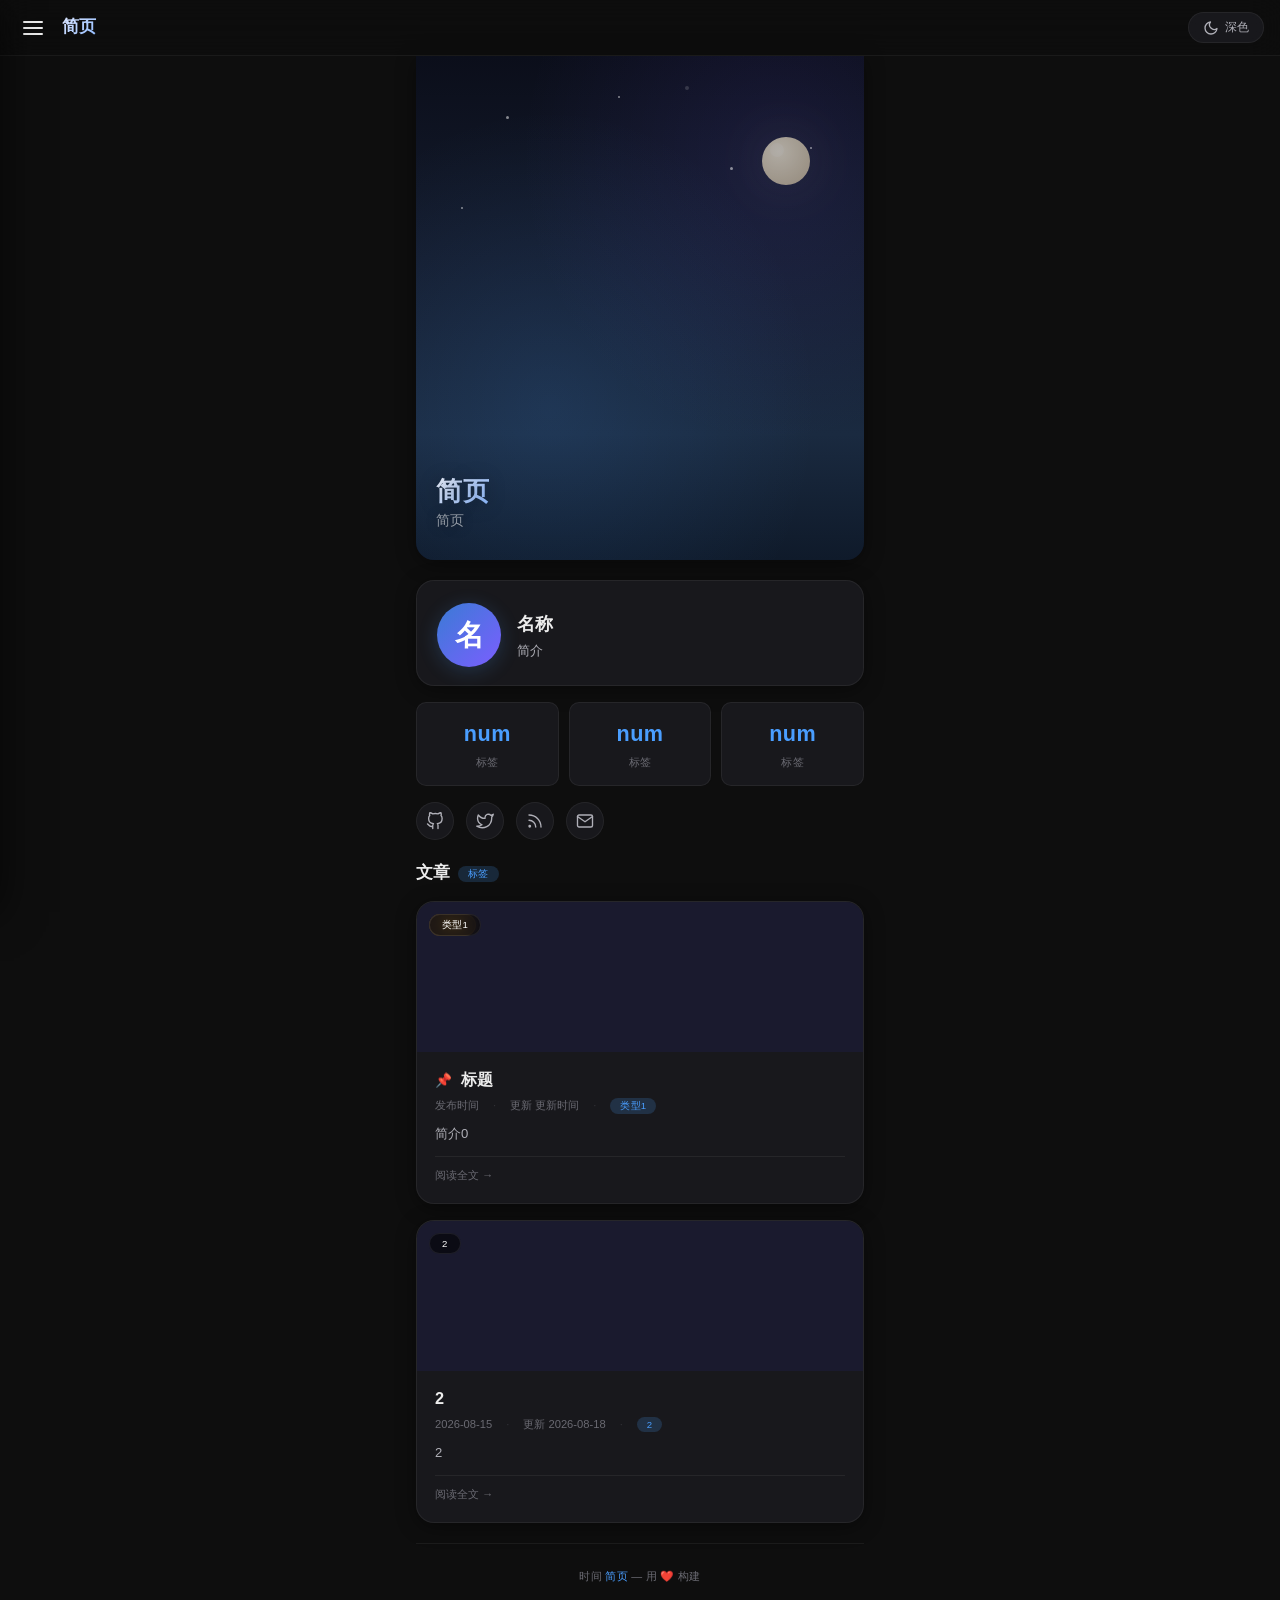
==== index.html @ c9328b8d "feat:添加基础内容。" ====
<!DOCTYPE html>
<html lang="zh-CN">
<head>
    <meta charset="UTF-8" />
    <meta name="viewport" content="width=device-width, initial-scale=1.0, maximum-scale=1.0, user-scalable=no" />
    <title>简页 - 主页</title>
    <link rel="stylesheet" href="main.css" />
    <link rel="stylesheet" href="article.css" />
</head>
<body>

    <!-- 顶部导航 -->
    <header class="topnav">
        <div class="topnav-left">
            <button class="topnav-menu" id="menuToggle" aria-label="菜单">
                <svg viewBox="0 0 24 24" stroke-linecap="round" stroke-linejoin="round"><!-- 左上角汉堡按钮SVG -->
                    <line x1="3" y1="6" x2="21" y2="6" />
                    <line x1="3" y1="12" x2="21" y2="12" />
                    <line x1="3" y1="18" x2="21" y2="18" />
                </svg>
            </button>
            <span class="topnav-title">简页</span>
        </div>
        <div class="topnav-right">
            <button class="theme-btn-header" id="themeToggle">
                <svg viewBox="0 0 24 24" stroke-linecap="round" stroke-linejoin="round"><!-- 右上角深浅切换按钮SVG -->
                    <path d="M21 12.79A9 9 0 1 1 11.21 3 7 7 0 0 0 21 12.79z" />
                </svg>
                <span id="themeLabel">深色</span>
            </button>
        </div>
    </header>

    <!-- 抽屉 -->
    <div class="drawer-overlay" id="drawerOverlay"></div>
    <nav class="drawer" id="drawer">
        <button class="drawer-close" id="drawerClose" aria-label="关闭菜单">
            <svg viewBox="0 0 24 24" stroke-linecap="round" stroke-linejoin="round">
                <line x1="18" y1="6" x2="6" y2="18" />
                <line x1="6" y1="6" x2="18" y2="18" />
            </svg>
        </button>
        <ul class="drawer-nav">
            <li><a href="index.html" class="active" data-nav="home">
                    <svg viewBox="0 0 24 24" stroke-linecap="round" stroke-linejoin="round">
                        <path d="M3 12l9-9 9 9" />
                        <path d="M5 10v10a1 1 0 0 0 1 1h3a1 1 0 0 0 1-1v-4a1 1 0 0 1 1-1h2a1 1 0 0 1 1 1v4a1 1 0 0 0 1 1h3a1 1 0 0 0 1-1V10" />
                    </svg>
                    主页
                </a></li>
            <li><a href="repo.html" data-nav="repo">
                    <svg viewBox="0 0 24 24" stroke-linecap="round" stroke-linejoin="round">
                        <path d="M21 8v13H3V8" />
                        <path d="M1 3h22v5H1z" />
                        <path d="M10 12h4" />
                    </svg>
                    仓库
                </a></li>
            <li><a href="categories.html" data-nav="categories">
                    <svg viewBox="0 0 24 24" stroke-linecap="round" stroke-linejoin="round">
                        <path d="M20.59 13.41l-7.17 7.17a2 2 0 0 1-2.83 0L2 12V2h10l8.59 8.59a2 2 0 0 1 0 2.82z" />
                        <line x1="7" y1="7" x2="7.01" y2="7" />
                    </svg>
                    分类
                </a></li>
            <li><a href="about.html" data-nav="about">
                    <svg viewBox="0 0 24 24" stroke-linecap="round" stroke-linejoin="round">
                        <path d="M20 21v-2a4 4 0 0 0-4-4H8a4 4 0 0 0-4 4v2" />
                        <circle cx="12" cy="7" r="4" />
                    </svg>
                    关于
                </a></li>
        </ul>
    </nav>

    <!-- 主要内容 -->
    <main class="container">

        <!-- 横幅 -->
        <section class="banner">
            <div class="banner-bg"></div>
            <div class="banner-scene">
                <div class="banner-mountain"></div>
                <div class="banner-mountain-2"></div>
                <div class="banner-moon"></div>
                <div class="banner-stars">
                    <span></span><span></span><span></span><span></span><span></span><span></span>
                </div>
            </div>
            <div class="banner-text">
                <h1>简页</h1>
                <p>简页</p>
            </div>
        </section>

        <!-- 个人资料卡片 -->
        <section class="profile-card">
            <div class="profile-avatar">名</div>
            <div class="profile-info">
                <div class="profile-name">名称</div>
                <div class="profile-bio">简介</div>
            </div>
        </section>

        <!-- 数据 -->
        <div class="stats-row">
            <div class="stat-item"><div class="num">num</div><div class="label">标签</div></div>
            <div class="stat-item"><div class="num">num</div><div class="label">标签</div></div>
            <div class="stat-item"><div class="num">num</div><div class="label">标签</div></div>
        </div>

        <!-- 社交 -->
        <div class="social-row">
            <div class="social-icons">
                <a href="https://example.com" aria-label="GitHub" data-social="github">
                    <svg viewBox="0 0 24 24" stroke-linecap="round" stroke-linejoin="round">
                        <path d="M9 19c-5 1.5-5-2.5-7-3m14 6v-3.87a3.37 3.37 0 0 0-.94-2.61c3.14-.35 6.44-1.54 6.44-7A5.44 5.44 0 0 0 20 4.77 5.07 5.07 0 0 0 19.91 1S18.73.65 16 2.48a13.38 13.38 0 0 0-7 0C6.27.65 5.09 1 5.09 1A5.07 5.07 0 0 0 5 4.77a5.44 5.44 0 0 0-1.5 3.78c0 5.42 3.3 6.61 6.44 7A3.37 3.37 0 0 0 9 18.13V22" />
                    </svg>
                </a>
                <a href="https://example.com" aria-label="Twitter" data-social="twitter">
                    <svg viewBox="0 0 24 24" stroke-linecap="round" stroke-linejoin="round">
                        <path d="M23 3a10.9 10.9 0 0 1-3.14 1.53 4.48 4.48 0 0 0-7.86 3v1A10.66 10.66 0 0 1 3 4s-4 9 5 13a11.64 11.64 0 0 1-7 2c9 5 20 0 20-11.5a4.5 4.5 0 0 0-.08-.83A7.72 7.72 0 0 0 23 3z" />
                    </svg>
                </a>
                <a href="https://example.com" aria-label="RSS" data-social="rss">
                    <svg viewBox="0 0 24 24" stroke-linecap="round" stroke-linejoin="round">
                        <path d="M4 11a9 9 0 0 1 9 9" />
                        <path d="M4 4a16 16 0 0 1 16 16" />
                        <circle cx="5" cy="19" r="1" />
                    </svg>
                </a>
                <a href="https://example.com" aria-label="Email" data-social="email">
                    <svg viewBox="0 0 24 24" stroke-linecap="round" stroke-linejoin="round">
                        <path d="M4 4h16c1.1 0 2 .9 2 2v12c0 1.1-.9 2-2 2H4c-1.1 0-2-.9-2-2V6c0-1.1.9-2 2-2z" />
                        <polyline points="22,6 12,13 2,6" />
                    </svg>
                </a>
            </div>
        </div>

        <!-- 文章列表 -->
        <div class="section-title">
            文章
            <span class="badge">标签</span>
        </div>
        <div class="article-list" id="articleList"></div>

        <div class="footer-note">
            时间 <span>简页</span> &mdash; 用 ❤️ 构建
        </div>
    </main>

    <!-- 返回顶部 -->
    <button class="back-top" id="backTop" aria-label="回到顶部">
        <svg viewBox="0 0 24 24" stroke-linecap="round" stroke-linejoin="round">
            <polyline points="18 15 12 9 6 15" />
        </svg>
    </button>

    <div class="toast" id="toast"></div>

    <!-- 脚本 -->
    <script src="data.js"></script>
    <script src="main.js"></script>
    <script>
        (function() {
            const articles = BLOG_DATA.articles;
            const container = document.getElementById('articleList');

            if (container) {
    container.innerHTML = articles.map(art => {
        const pinHtml = art.pinned ? '<span class="pin-icon">📌</span> ' : '';
        const dateHtml = art.updated ? '更新 ' + art.updated : art.date;
        // 封面样式：如果有 image 则用背景图，否则用原来的渐变类
        const coverClass = art.cover || '';
        const coverStyle = art.image 
            ? `background-image: url('${art.image}'); background-size: cover; background-position: center;` 
            : '';
        return `
            <a href="${art.link || '#'}" class="article-card" data-id="${art.id}">
                <div class="article-cover">
                    <div class="cover-img ${coverClass}" style="${coverStyle}"></div>
                    ${art.pinned ? '<span class="cover-tag top">置顶</span>' : ''}
                    <span class="cover-tag">${art.category}</span>
                </div>
                <div class="article-body">
                    <div class="article-title">${pinHtml}${art.title}</div>
                    <div class="article-meta">
                        <span>${art.date}</span>
                        <span class="dot">·</span>
                        <span>${dateHtml}</span>
                        <span class="dot">·</span>
                        <span class="cat">${art.category}</span>
                    </div>
                    <div class="article-excerpt">${art.excerpt}</div>
                    <div class="article-footer">
                        <span>阅读全文 →</span>
                    </div>
                </div>
            </a>
        `;
    }).join('');
}
        })();
    </script>

</body>
</html>
---- main.css ----
:root {
    --bg-primary: #0e0e0e;
    --bg-secondary: #161616;
    --bg-card: rgba(28, 28, 32, 0.82);
    --bg-card-hover: rgba(38, 38, 44, 0.88);
    --bg-drawer: rgba(18, 18, 22, 0.96);
    --text-primary: #ececec;
    --text-secondary: #b0b0b8;
    --text-muted: #6a6a72;
    --border-light: rgba(255, 255, 255, 0.06);
    --accent: #4a9eff;
    --accent-dim: rgba(74, 158, 255, 0.18);
    --accent-glow: rgba(74, 158, 255, 0.28);
    --shadow-heavy: 0 12px 40px rgba(0, 0, 0, 0.65);
    --shadow-soft: 0 4px 20px rgba(0, 0, 0, 0.40);
    --radius-card: 18px;
    --radius-sm: 10px;
    --transition: 0.30s cubic-bezier(0.25, 0.46, 0.45, 0.94);
    --font: -apple-system, BlinkMacSystemFont, "Segoe UI", Roboto, Helvetica, Arial, sans-serif;
    --banner-height: 56vh;
}

*,
*::before,
*::after {
    margin: 0;
    padding: 0;
    box-sizing: border-box;
}
html {
    font-size: 16px;
    -webkit-tap-highlight-color: transparent;
}
body {
    font-family: var(--font);
    background: var(--bg-primary);
    color: var(--text-primary);
    line-height: 1.6;
    padding: 0 0 80px 0;
    min-height: 100vh;
    overflow-x: hidden;
    -webkit-font-smoothing: antialiased;
}
a {
    color: inherit;
    text-decoration: none;
}
img {
    display: block;
    max-width: 100%;
}
::-webkit-scrollbar {
    width: 4px;
    height: 4px;
}
::-webkit-scrollbar-track {
    background: transparent;
}
::-webkit-scrollbar-thumb {
    background: var(--accent);
    border-radius: 20px;
}

.container {
    max-width: 480px;
    margin: 0 auto;
    padding: 0 16px;
}

.topnav {
    position: sticky;
    top: 0;
    z-index: 100;
    background: rgba(14, 14, 14, 0.78);
    backdrop-filter: blur(16px) saturate(1.4);
    -webkit-backdrop-filter: blur(16px) saturate(1.4);
    border-bottom: 1px solid var(--border-light);
    padding: 10px 16px;
    display: flex;
    align-items: center;
    justify-content: space-between;
    height: 56px;
}
.topnav-left {
    display: flex;
    align-items: center;
    gap: 12px;
}
.topnav-menu {
    width: 34px;
    height: 34px;
    border: none;
    background: transparent;
    color: var(--text-primary);
    cursor: pointer;
    display: flex;
    align-items: center;
    justify-content: center;
    border-radius: var(--radius-sm);
    transition: background var(--transition);
    padding: 0;
}
.topnav-menu:hover,
.topnav-menu:active {
    background: rgba(255, 255, 255, 0.06);
}
.topnav-menu svg {
    width: 24px;
    height: 24px;
    stroke: currentColor;
    stroke-width: 2;
    fill: none;
}
.topnav-title {
    font-size: 1.05rem;
    font-weight: 600;
    letter-spacing: 0.3px;
    background: linear-gradient(135deg, #e0e8ff, #8ab8ff);
    -webkit-background-clip: text;
    -webkit-text-fill-color: transparent;
    background-clip: text;
}
.topnav-right {
    display: flex;
    align-items: center;
    gap: 10px;
}
.theme-btn-header {
    padding: 6px 14px;
    border-radius: 30px;
    border: 1px solid var(--border-light);
    background: var(--bg-card);
    backdrop-filter: blur(8px);
    -webkit-backdrop-filter: blur(8px);
    color: var(--text-secondary);
    font-size: 0.78rem;
    cursor: pointer;
    transition: all var(--transition);
    display: flex;
    align-items: center;
    gap: 6px;
    font-family: var(--font);
    flex-shrink: 0;
}
.theme-btn-header:hover,
.theme-btn-header:active {
    background: var(--accent-dim);
    color: var(--accent);
    border-color: var(--accent);
}
.theme-btn-header svg {
    width: 16px;
    height: 16px;
    stroke: currentColor;
    stroke-width: 2;
    fill: none;
}

.drawer-overlay {
    position: fixed;
    inset: 0;
    z-index: 200;
    background: rgba(0, 0, 0, 0.55);
    backdrop-filter: blur(4px);
    -webkit-backdrop-filter: blur(4px);
    opacity: 0;
    visibility: hidden;
    transition: opacity var(--transition), visibility var(--transition);
}
.drawer-overlay.open {
    opacity: 1;
    visibility: visible;
}
.drawer {
    position: fixed;
    top: 0;
    left: 0;
    bottom: 0;
    width: 280px;
    max-width: 78vw;
    z-index: 210;
    background: var(--bg-drawer);
    backdrop-filter: blur(24px) saturate(1.5);
    -webkit-backdrop-filter: blur(24px) saturate(1.5);
    border-right: 1px solid var(--border-light);
    box-shadow: var(--shadow-heavy);
    transform: translateX(-100%);
    transition: transform 0.35s cubic-bezier(0.22, 1, 0.36, 1);
    display: flex;
    flex-direction: column;
    padding: 24px 20px 30px;
    overflow-y: auto;
}
.drawer.open {
    transform: translateX(0);
}
.drawer-close {
    align-self: flex-end;
    width: 36px;
    height: 36px;
    border: none;
    background: rgba(255, 255, 255, 0.05);
    border-radius: 50%;
    color: var(--text-secondary);
    cursor: pointer;
    display: flex;
    align-items: center;
    justify-content: center;
    transition: background var(--transition);
    margin-bottom: 8px;
}
.drawer-close:hover,
.drawer-close:active {
    background: rgba(255, 255, 255, 0.10);
}
.drawer-close svg {
    width: 22px;
    height: 22px;
    stroke: currentColor;
    stroke-width: 2;
    fill: none;
}
.drawer-nav {
    flex: 1;
    list-style: none;
    padding: 0;
    margin: 0;
}
.drawer-nav li {
    margin-bottom: 2px;
}
.drawer-nav a {
    display: flex;
    align-items: center;
    gap: 14px;
    padding: 12px 14px;
    border-radius: var(--radius-sm);
    font-size: 0.95rem;
    font-weight: 450;
    color: var(--text-secondary);
    transition: background var(--transition), color var(--transition);
    cursor: pointer;
}
.drawer-nav a svg {
    width: 22px;
    height: 22px;
    stroke: currentColor;
    stroke-width: 1.8;
    fill: none;
    flex-shrink: 0;
}
.drawer-nav a:hover {
    background: rgba(255, 255, 255, 0.05);
    color: var(--text-primary);
}
.drawer-nav a.active {
    background: var(--accent-dim);
    color: var(--accent);
    font-weight: 500;
}
.drawer-nav a.active svg {
    stroke: var(--accent);
}
.drawer-footer {
    border-top: 1px solid var(--border-light);
    padding-top: 18px;
    margin-top: 8px;
    font-size: 0.75rem;
    color: var(--text-muted);
    display: flex;
    justify-content: space-between;
}

.banner {
    position: relative;
    width: 100%;
    height: var(--banner-height);
    min-height: 260px;
    border-radius: 0 0 var(--radius-card) var(--radius-card);
    overflow: hidden;
    margin-bottom: 20px;
    background: #0b0e1a;
    box-shadow: var(--shadow-soft);
}
.banner-bg {
    position: absolute;
    inset: 0;
    background:
        radial-gradient(ellipse at 30% 70%, rgba(74, 158, 255, 0.12) 0%, transparent 60%),
        radial-gradient(ellipse at 80% 20%, rgba(123, 94, 255, 0.10) 0%, transparent 50%),
        linear-gradient(180deg, #0b0e1a 0%, #141c2e 40%, #1a2a40 75%, #0f1a2a 100%);
    z-index: 1;
}
.banner-scene {
    position: absolute;
    inset: 0;
    z-index: 2;
    overflow: hidden;
}
.banner-mountain {
    position: absolute;
    bottom: 0;
    left: 0;
    right: 0;
    height: 45%;
    background:
        polygon(0% 100%, 0% 60%, 8% 50%, 16% 58%, 24% 42%, 34% 52%, 44% 38%, 54% 48%, 64% 40%, 74% 52%, 84% 44%, 92% 56%, 100% 48%, 100% 100%);
    background-size: 100% 100%;
    background-repeat: no-repeat;
    background-color: transparent;
    opacity: 0.50;
}
.banner-mountain::before {
    content: '';
    position: absolute;
    inset: 0;
    background:
        polygon(0% 100%, 0% 70%, 12% 62%, 22% 72%, 34% 56%, 46% 66%, 58% 52%, 68% 62%, 78% 50%, 88% 60%, 100% 54%, 100% 100%);
    background-size: 100% 100%;
    background-repeat: no-repeat;
    opacity: 0.35;
    transform: scaleY(1.2) translateY(6%);
}
.banner-mountain-2 {
    position: absolute;
    bottom: 0;
    left: 0;
    right: 0;
    height: 30%;
    background:
        polygon(0% 100%, 0% 80%, 10% 74%, 20% 82%, 30% 70%, 40% 78%, 50% 66%, 60% 76%, 70% 68%, 80% 78%, 90% 72%, 100% 80%, 100% 100%);
    background-size: 100% 100%;
    background-repeat: no-repeat;
    opacity: 0.25;
}
.banner-moon {
    position: absolute;
    top: 16%;
    right: 12%;
    width: 48px;
    height: 48px;
    border-radius: 50%;
    background: radial-gradient(circle at 35% 30%, #f0e8d0, #c8b898);
    box-shadow: 0 0 60px rgba(200, 180, 140, 0.20), 0 0 120px rgba(200, 180, 140, 0.08);
    opacity: 0.7;
}
.banner-moon::after {
    content: '';
    position: absolute;
    top: 6px;
    left: 8px;
    width: 14px;
    height: 14px;
    border-radius: 50%;
    background: rgba(255, 255, 255, 0.15);
}
.banner-stars {
    position: absolute;
    inset: 0;
    z-index: 1;
    pointer-events: none;
}
.banner-stars span {
    position: absolute;
    width: 2px;
    height: 2px;
    background: rgba(255, 255, 255, 0.5);
    border-radius: 50%;
    animation: twinkle 3s ease-in-out infinite alternate;
}
.banner-stars span:nth-child(1) {
    top: 12%;
    left: 20%;
    animation-delay: 0.2s;
    width: 3px;
    height: 3px;
}
.banner-stars span:nth-child(2) {
    top: 8%;
    left: 45%;
    animation-delay: 1.0s;
}
.banner-stars span:nth-child(3) {
    top: 22%;
    left: 70%;
    animation-delay: 0.6s;
    width: 3px;
    height: 3px;
}
.banner-stars span:nth-child(4) {
    top: 30%;
    left: 10%;
    animation-delay: 1.8s;
}
.banner-stars span:nth-child(5) {
    top: 18%;
    left: 88%;
    animation-delay: 0.4s;
    width: 2px;
    height: 2px;
}
.banner-stars span:nth-child(6) {
    top: 6%;
    left: 60%;
    animation-delay: 2.2s;
    width: 4px;
    height: 4px;
    opacity: 0.3;
}
@keyframes twinkle {
    0% { opacity: 0.2; }
    100% { opacity: 0.9; }
}
.banner-text {
    position: absolute;
    bottom: 28px;
    left: 20px;
    z-index: 3;
    pointer-events: none;
}
.banner-text h1 {
    font-size: 1.6rem;
    font-weight: 700;
    letter-spacing: 0.5px;
    background: linear-gradient(135deg, #f0f4ff, #8ab8ff);
    -webkit-background-clip: text;
    -webkit-text-fill-color: transparent;
    background-clip: text;
    text-shadow: 0 2px 20px rgba(0,0,0,0.30);
    line-height: 1.2;
}
.banner-text p {
    font-size: 0.85rem;
    color: rgba(255,255,255,0.55);
    margin-top: 4px;
    letter-spacing: 0.3px;
    text-shadow: 0 1px 12px rgba(0,0,0,0.40);
}

.profile-card {
    background: var(--bg-card);
    backdrop-filter: blur(12px) saturate(1.3);
    -webkit-backdrop-filter: blur(12px) saturate(1.3);
    border-radius: var(--radius-card);
    padding: 22px 20px 18px;
    border: 1px solid var(--border-light);
    box-shadow: var(--shadow-soft);
    margin-bottom: 16px;
    display: flex;
    align-items: center;
    gap: 16px;
    transition: background var(--transition);
}
.profile-avatar {
    width: 64px;
    height: 64px;
    border-radius: 50%;
    flex-shrink: 0;
    background: linear-gradient(135deg, #3a7bd5, #7b5eff);
    display: flex;
    align-items: center;
    justify-content: center;
    font-size: 1.8rem;
    font-weight: 600;
    color: #fff;
    box-shadow: 0 4px 20px rgba(74,158,255,0.20);
}
.profile-info {
    flex: 1;
    min-width: 0;
}
.profile-name {
    font-size: 1.15rem;
    font-weight: 600;
    color: var(--text-primary);
}
.profile-bio {
    font-size: 0.82rem;
    color: var(--text-secondary);
    margin-top: 2px;
    display: -webkit-box;
    -webkit-line-clamp: 2;
    -webkit-box-orient: vertical;
    overflow: hidden;
}

.stats-row {
    display: flex;
    gap: 10px;
    margin-bottom: 16px;
}
.stats-row .stat-item {
    flex: 1;
    background: var(--bg-card);
    backdrop-filter: blur(12px) saturate(1.3);
    -webkit-backdrop-filter: blur(12px) saturate(1.3);
    border-radius: var(--radius-sm);
    padding: 14px 8px;
    text-align: center;
    border: 1px solid var(--border-light);
    transition: background var(--transition);
}
.stat-item .num {
    font-size: 1.35rem;
    font-weight: 700;
    color: var(--accent);
    letter-spacing: 0.5px;
}
.stat-item .label {
    font-size: 0.70rem;
    color: var(--text-muted);
    margin-top: 2px;
    text-transform: uppercase;
    letter-spacing: 0.5px;
}

.social-row {
    display: flex;
    align-items: center;
    justify-content: flex-start;
    gap: 12px;
    margin-bottom: 20px;
    flex-wrap: wrap;
}
.social-icons {
    display: flex;
    gap: 12px;
    align-items: center;
    flex-wrap: wrap;
}
.social-icons a {
    width: 38px;
    height: 38px;
    border-radius: 50%;
    background: var(--bg-card);
    border: 1px solid var(--border-light);
    backdrop-filter: blur(8px);
    -webkit-backdrop-filter: blur(8px);
    display: flex;
    align-items: center;
    justify-content: center;
    color: var(--text-secondary);
    transition: all var(--transition);
    cursor: pointer;
}
.social-icons a:hover,
.social-icons a:active {
    background: var(--accent-dim);
    color: var(--accent);
    border-color: var(--accent);
    transform: translateY(-2px);
    box-shadow: 0 4px 16px rgba(74,158,255,0.15);
}
.social-icons a svg {
    width: 18px;
    height: 18px;
    stroke: currentColor;
    stroke-width: 1.8;
    fill: none;
}

.section-title {
    font-size: 1.05rem;
    font-weight: 600;
    color: var(--text-primary);
    margin-bottom: 14px;
    display: flex;
    align-items: center;
    gap: 8px;
}
.section-title .badge {
    font-size: 0.60rem;
    background: var(--accent-dim);
    color: var(--accent);
    padding: 0 10px;
    border-radius: 20px;
    font-weight: 500;
    letter-spacing: 0.3px;
}

.article-list {
    display: flex;
    flex-direction: column;
    gap: 16px;
    margin-bottom: 20px;
}
.article-card {
    background: var(--bg-card);
    backdrop-filter: blur(12px) saturate(1.3);
    -webkit-backdrop-filter: blur(12px) saturate(1.3);
    border-radius: var(--radius-card);
    border: 1px solid var(--border-light);
    overflow: hidden;
    box-shadow: var(--shadow-soft);
    transition: all var(--transition);
    display: block;
    color: inherit;
}
.article-card:active {
    transform: scale(0.98);
}
.article-cover {
    width: 100%;
    height: 150px;
    background: #1a1a2e;
    position: relative;
    overflow: hidden;
}
.article-cover .cover-img {
    width: 100%;
    height: 100%;
    object-fit: cover;
    display: block;
    background-size: cover;
    background-position: center;
}
.cover-grad-1 { background: linear-gradient(135deg, #1a2a3a, #2d4a6a); }
.cover-grad-2 { background: linear-gradient(135deg, #1a1a2e, #3a2a4a); }
.cover-grad-3 { background: linear-gradient(135deg, #0e1a2a, #1a3a3a); }
.cover-grad-4 { background: linear-gradient(135deg, #1a0e1a, #3a1a2a); }
.cover-grad-5 { background: linear-gradient(135deg, #0e1a1a, #1a2a3a); }
.article-cover .cover-tag {
    position: absolute;
    top: 12px;
    left: 12px;
    background: rgba(0,0,0,0.55);
    backdrop-filter: blur(6px);
    -webkit-backdrop-filter: blur(6px);
    padding: 2px 12px;
    border-radius: 20px;
    font-size: 0.60rem;
    color: #fff;
    letter-spacing: 0.3px;
    border: 1px solid rgba(255,255,255,0.08);
}
.article-cover .cover-tag.top {
    background: rgba(255,180,50,0.20);
    color: #ffb833;
    border-color: rgba(255,180,50,0.15);
}
.article-body {
    padding: 16px 18px 18px;
}
.article-title {
    font-size: 1.02rem;
    font-weight: 600;
    color: var(--text-primary);
    line-height: 1.4;
    margin-bottom: 6px;
    display: -webkit-box;
    -webkit-line-clamp: 2;
    -webkit-box-orient: vertical;
    overflow: hidden;
}
.article-title .pin-icon {
    display: inline-block;
    color: #ffb833;
    margin-right: 4px;
    font-size: 0.85rem;
}
.article-meta {
    display: flex;
    flex-wrap: wrap;
    align-items: center;
    gap: 8px 14px;
    font-size: 0.70rem;
    color: var(--text-muted);
    margin-bottom: 8px;
}
.article-meta .cat {
    background: var(--accent-dim);
    color: var(--accent);
    padding: 0 10px;
    border-radius: 12px;
    font-size: 0.60rem;
    font-weight: 500;
    letter-spacing: 0.2px;
    white-space: nowrap;
}
.article-meta .dot {
    color: var(--text-muted);
    opacity: 0.3;
}
.article-excerpt {
    font-size: 0.82rem;
    color: var(--text-secondary);
    line-height: 1.6;
    display: -webkit-box;
    -webkit-line-clamp: 3;
    -webkit-box-orient: vertical;
    overflow: hidden;
    margin-bottom: 12px;
}
.article-footer {
    display: flex;
    align-items: center;
    justify-content: space-between;
    font-size: 0.70rem;
    color: var(--text-muted);
    padding-top: 10px;
    border-top: 1px solid var(--border-light);
}
.article-footer .stats {
    display: flex;
    align-items: center;
    gap: 14px;
}
.article-footer .stats span {
    display: flex;
    align-items: center;
    gap: 4px;
}
.article-footer .stats svg {
    width: 14px;
    height: 14px;
    stroke: currentColor;
    stroke-width: 1.8;
    fill: none;
}

.back-top {
    position: fixed;
    bottom: 100px;
    right: 16px;
    z-index: 80;
    width: 44px;
    height: 44px;
    border-radius: 50%;
    border: none;
    background: var(--bg-card);
    backdrop-filter: blur(12px) saturate(1.3);
    -webkit-backdrop-filter: blur(12px) saturate(1.3);
    border: 1px solid var(--border-light);
    box-shadow: var(--shadow-soft);
    color: var(--text-secondary);
    cursor: pointer;
    display: flex;
    align-items: center;
    justify-content: center;
    transition: all var(--transition);
    opacity: 0;
    visibility: hidden;
    transform: translateY(12px) scale(0.9);
}
.back-top.visible {
    opacity: 1;
    visibility: visible;
    transform: translateY(0) scale(1);
}
.back-top:hover,
.back-top:active {
    background: var(--accent-dim);
    color: var(--accent);
    border-color: var(--accent);
    transform: scale(1.05);
}
.back-top svg {
    width: 22px;
    height: 22px;
    stroke: currentColor;
    stroke-width: 2.2;
    fill: none;
}

.toast {
    position: fixed;
    bottom: 140px;
    left: 50%;
    transform: translateX(-50%) translateY(20px);
    background: var(--bg-card);
    backdrop-filter: blur(16px) saturate(1.4);
    -webkit-backdrop-filter: blur(16px) saturate(1.4);
    border: 1px solid var(--border-light);
    border-radius: var(--radius-sm);
    padding: 10px 24px;
    font-size: 0.80rem;
    color: var(--text-secondary);
    box-shadow: var(--shadow-heavy);
    opacity: 0;
    visibility: hidden;
    transition: all 0.35s cubic-bezier(0.22, 1, 0.36, 1);
    z-index: 400;
    white-space: nowrap;
    max-width: 86vw;
    text-align: center;
}
.toast.show {
    opacity: 1;
    visibility: visible;
    transform: translateX(-50%) translateY(0);
}

.footer-note {
    text-align: center;
    font-size: 0.68rem;
    color: var(--text-muted);
    padding: 24px 0 8px;
    letter-spacing: 0.3px;
    border-top: 1px solid var(--border-light);
    margin-top: 8px;
}
.footer-note span {
    color: var(--accent);
}

@media (max-width: 420px) {
    .container { padding: 0 12px; }
    .topnav { padding: 8px 12px; height: 50px; }
    .topnav-title { font-size: 0.92rem; }
    .profile-card { padding: 16px 14px; gap: 12px; }
    .profile-avatar { width: 52px; height: 52px; font-size: 1.4rem; }
    .stats-row .stat-item { padding: 10px 4px; }
    .stat-item .num { font-size: 1.1rem; }
    .article-body { padding: 12px 14px 14px; }
    .article-title { font-size: 0.92rem; }
    .article-cover { height: 120px; }
    .banner { height: 44vh; min-height: 200px; border-radius: 0 0 var(--radius-sm) var(--radius-sm); }
    .banner-text h1 { font-size: 1.3rem; }
    .drawer { width: 260px; padding: 20px 16px 24px; }
    .back-top { width: 38px; height: 38px; bottom: 88px; right: 12px; }
    .back-top svg { width: 18px; height: 18px; }
    .social-icons a { width: 34px; height: 34px; }
    .social-icons a svg { width: 16px; height: 16px; }
    .theme-btn-header { font-size: 0.70rem; padding: 4px 12px; }
    .theme-btn-header svg { width: 14px; height: 14px; }
}
@media (max-width: 360px) {
    .topnav-title { font-size: 0.80rem; }
    .stats-row { gap: 6px; }
    .stat-item .num { font-size: 0.95rem; }
    .stat-item .label { font-size: 0.58rem; }
    .article-meta { font-size: 0.62rem; gap: 4px 10px; }
    .article-excerpt { font-size: 0.74rem; }
    .article-footer { font-size: 0.62rem; flex-wrap: wrap; gap: 6px; }
}

body.light {
    --bg-primary: #f0f2f5;
    --bg-secondary: #ffffff;
    --bg-card: rgba(255, 255, 255, 0.78);
    --bg-card-hover: rgba(255, 255, 255, 0.92);
    --bg-drawer: rgba(248, 248, 250, 0.96);
    --text-primary: #1a1a1e;
    --text-secondary: #4a4a52;
    --text-muted: #8a8a92;
    --border-light: rgba(0, 0, 0, 0.07);
    --shadow-heavy: 0 12px 40px rgba(0,0,0,0.12);
    --shadow-soft: 0 4px 20px rgba(0,0,0,0.06);
}
body.light .topnav {
    background: rgba(240, 242, 245, 0.78);
    border-bottom-color: rgba(0,0,0,0.05);
}
body.light .topnav-title {
    background: linear-gradient(135deg, #1a2a4a, #4a7acc);
    -webkit-background-clip: text;
    -webkit-text-fill-color: transparent;
    background-clip: text;
}
body.light .banner-bg {
    background:
        radial-gradient(ellipse at 30% 70%, rgba(74,158,255,0.08) 0%, transparent 60%),
        radial-gradient(ellipse at 80% 20%, rgba(123,94,255,0.06) 0%, transparent 50%),
        linear-gradient(180deg, #d4dce8 0%, #b8c8da 40%, #a0b8d0 75%, #8898b0 100%);
}
body.light .banner-mountain { opacity: 0.30; }
body.light .banner-mountain::before { opacity: 0.20; }
body.light .banner-mountain-2 { opacity: 0.15; }
body.light .banner-moon {
    background: radial-gradient(circle at 35% 30%, #f8f0e0, #d0c8b0);
    opacity: 0.5;
}
body.light .banner-stars span { background: rgba(0,0,0,0.20); }
body.light .banner-text h1 {
    background: linear-gradient(135deg, #1a2a4a, #3a6aaa);
    -webkit-background-clip: text;
    -webkit-text-fill-color: transparent;
    background-clip: text;
}
body.light .banner-text p { color: rgba(0,0,0,0.40); }
body.light .article-cover .cover-tag {
    background: rgba(255,255,255,0.70);
    color: #1a1a2e;
}
body.light .article-cover .cover-tag.top {
    background: rgba(255,180,50,0.15);
    color: #b87a20;
}
body.light .drawer-close { background: rgba(0,0,0,0.04); }
body.light .drawer-close:hover { background: rgba(0,0,0,0.08); }
body.light .drawer-nav a:hover { background: rgba(0,0,0,0.04); }
body.light .drawer-nav a.active { background: rgba(74,158,255,0.12); }
body.light .toast { background: rgba(255,255,255,0.90); }
---- article.css ----
.article-content {
    color: var(--text-primary);
    line-height: 1.8;
}
.article-content h1,
.article-content h2,
.article-content h3,
.article-content h4 {
    margin-top: 1.6em;
    margin-bottom: 0.6em;
    font-weight: 600;
    line-height: 1.3;
}
.article-content h1 { font-size: 1.6rem; }
.article-content h2 {
    font-size: 1.3rem;
    border-bottom: 1px solid var(--border-light);
    padding-bottom: 0.3em;
}
.article-content h3 { font-size: 1.1rem; }
.article-content p { margin: 0 0 1em 0; }
.article-content a {
    color: var(--accent);
    text-decoration: underline;
    text-underline-offset: 2px;
}
.article-content blockquote {
    border-left: 4px solid var(--accent);
    padding-left: 1.2rem;
    margin: 1.2rem 0;
    color: var(--text-secondary);
    background: var(--bg-card);
    border-radius: 0 var(--radius-sm) var(--radius-sm) 0;
    padding: 0.8rem 1.2rem;
}
.article-content pre {
    background: var(--bg-secondary);
    border-radius: var(--radius-sm);
    padding: 1rem;
    overflow-x: auto;
    font-family: 'Fira Code', 'Menlo', monospace;
    font-size: 0.85rem;
    border: 1px solid var(--border-light);
    margin: 1rem 0;
}
.article-content code {
    background: var(--bg-card);
    padding: 0.2rem 0.4rem;
    border-radius: 4px;
    font-size: 0.85em;
    font-family: 'Fira Code', 'Menlo', monospace;
    color: var(--accent);
}
.article-content pre code {
    background: transparent;
    padding: 0;
    color: var(--text-primary);
}
.article-content ul,
.article-content ol {
    padding-left: 1.5rem;
    margin: 0.8rem 0;
}
.article-content ul li,
.article-content ol li {
    margin-bottom: 0.4rem;
}
.article-content img {
    max-width: 100%;
    border-radius: var(--radius-sm);
    margin: 1rem 0;
}
.article-content hr {
    border: none;
    border-top: 1px solid var(--border-light);
    margin: 2rem 0;
}

body.light .article-content blockquote {
    background: rgba(0,0,0,0.04);
}
body.light .article-content pre {
    background: #f5f5f7;
    border-color: rgba(0,0,0,0.08);
}
body.light .article-content code {
    background: rgba(0,0,0,0.06);
}
body.light .article-content pre code {
    background: transparent;
}
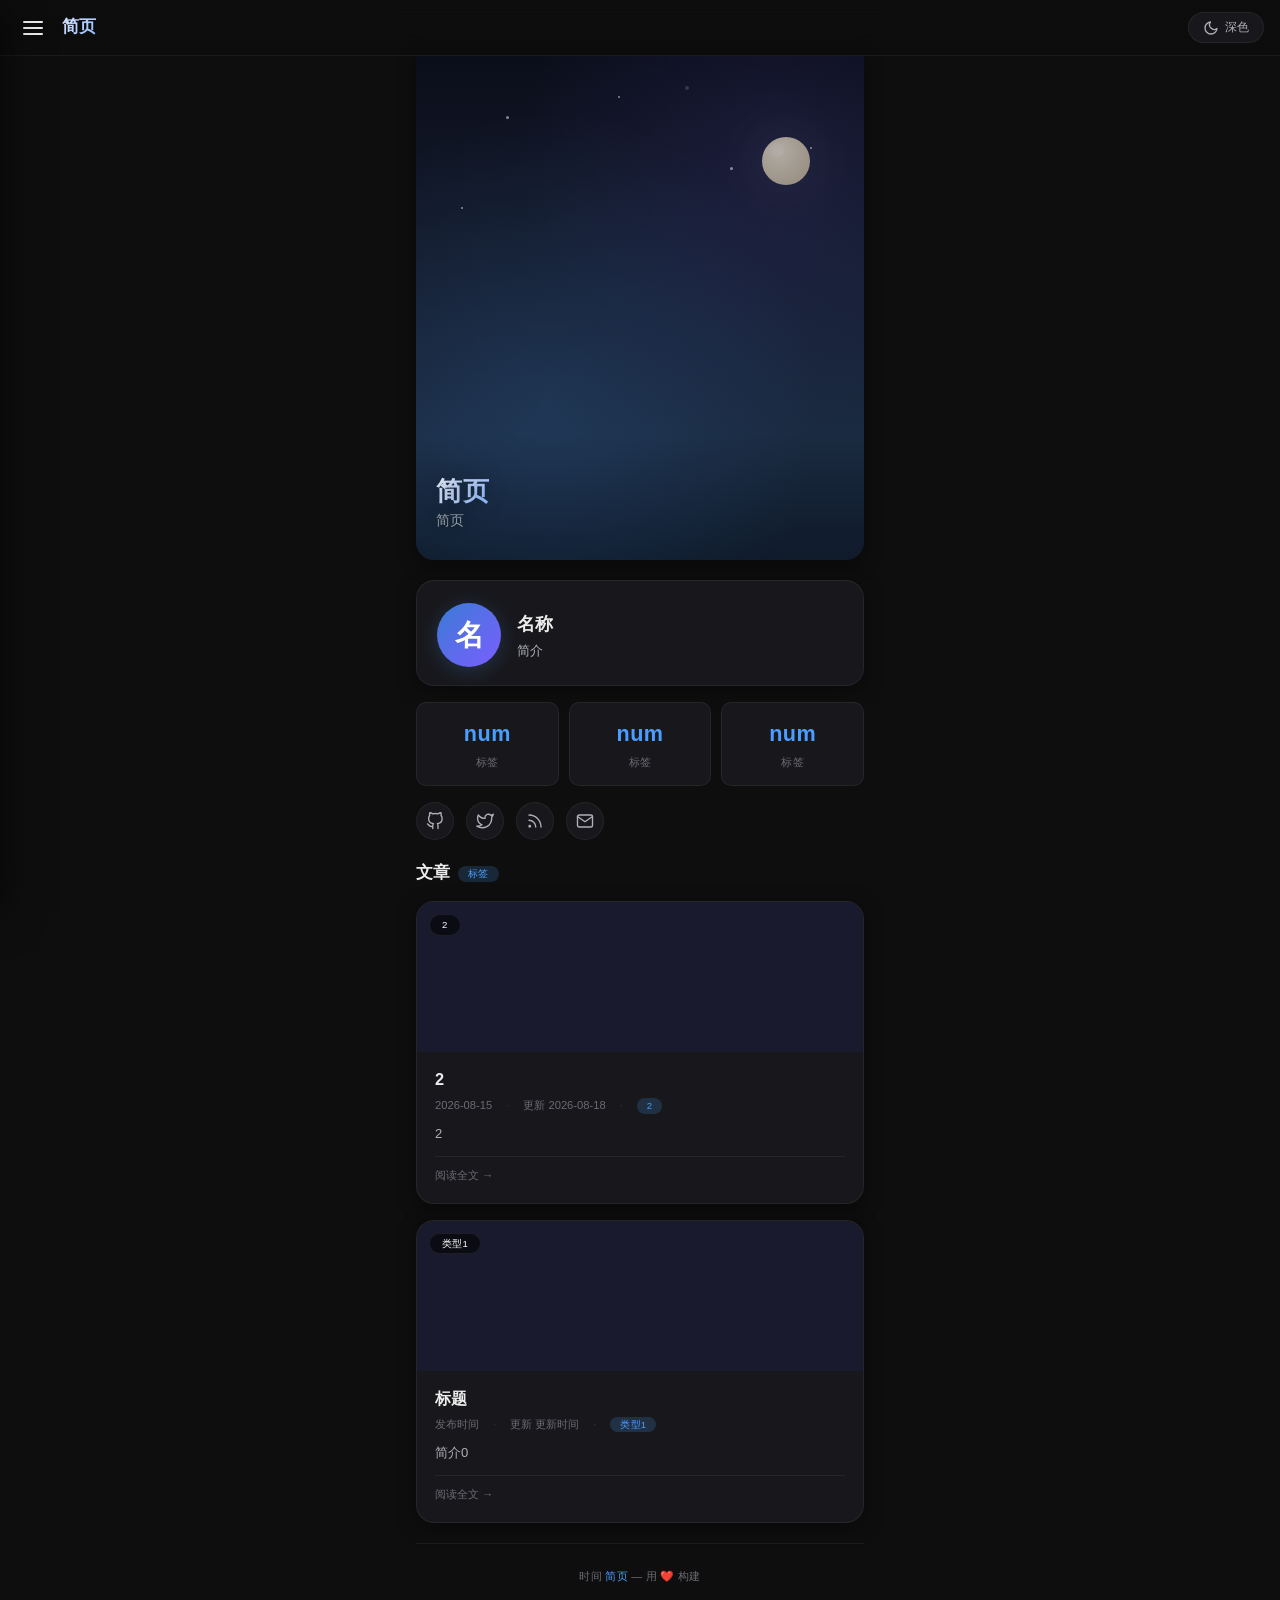
==== commit 5a04ebe2: "feat:清除了一些无用代码。" ====
--- a/index.html
+++ b/index.html
@@ -177,7 +177,7 @@
             ? `background-image: url('${art.image}'); background-size: cover; background-position: center;` 
             : '';
         return `
-            <a href="${art.link || '#'}" class="article-card" data-id="${art.id}">
+            <a href="${art.link || '#'}" class="article-card">
                 <div class="article-cover">
                     <div class="cover-img ${coverClass}" style="${coverStyle}"></div>
                     ${art.pinned ? '<span class="cover-tag top">置顶</span>' : ''}
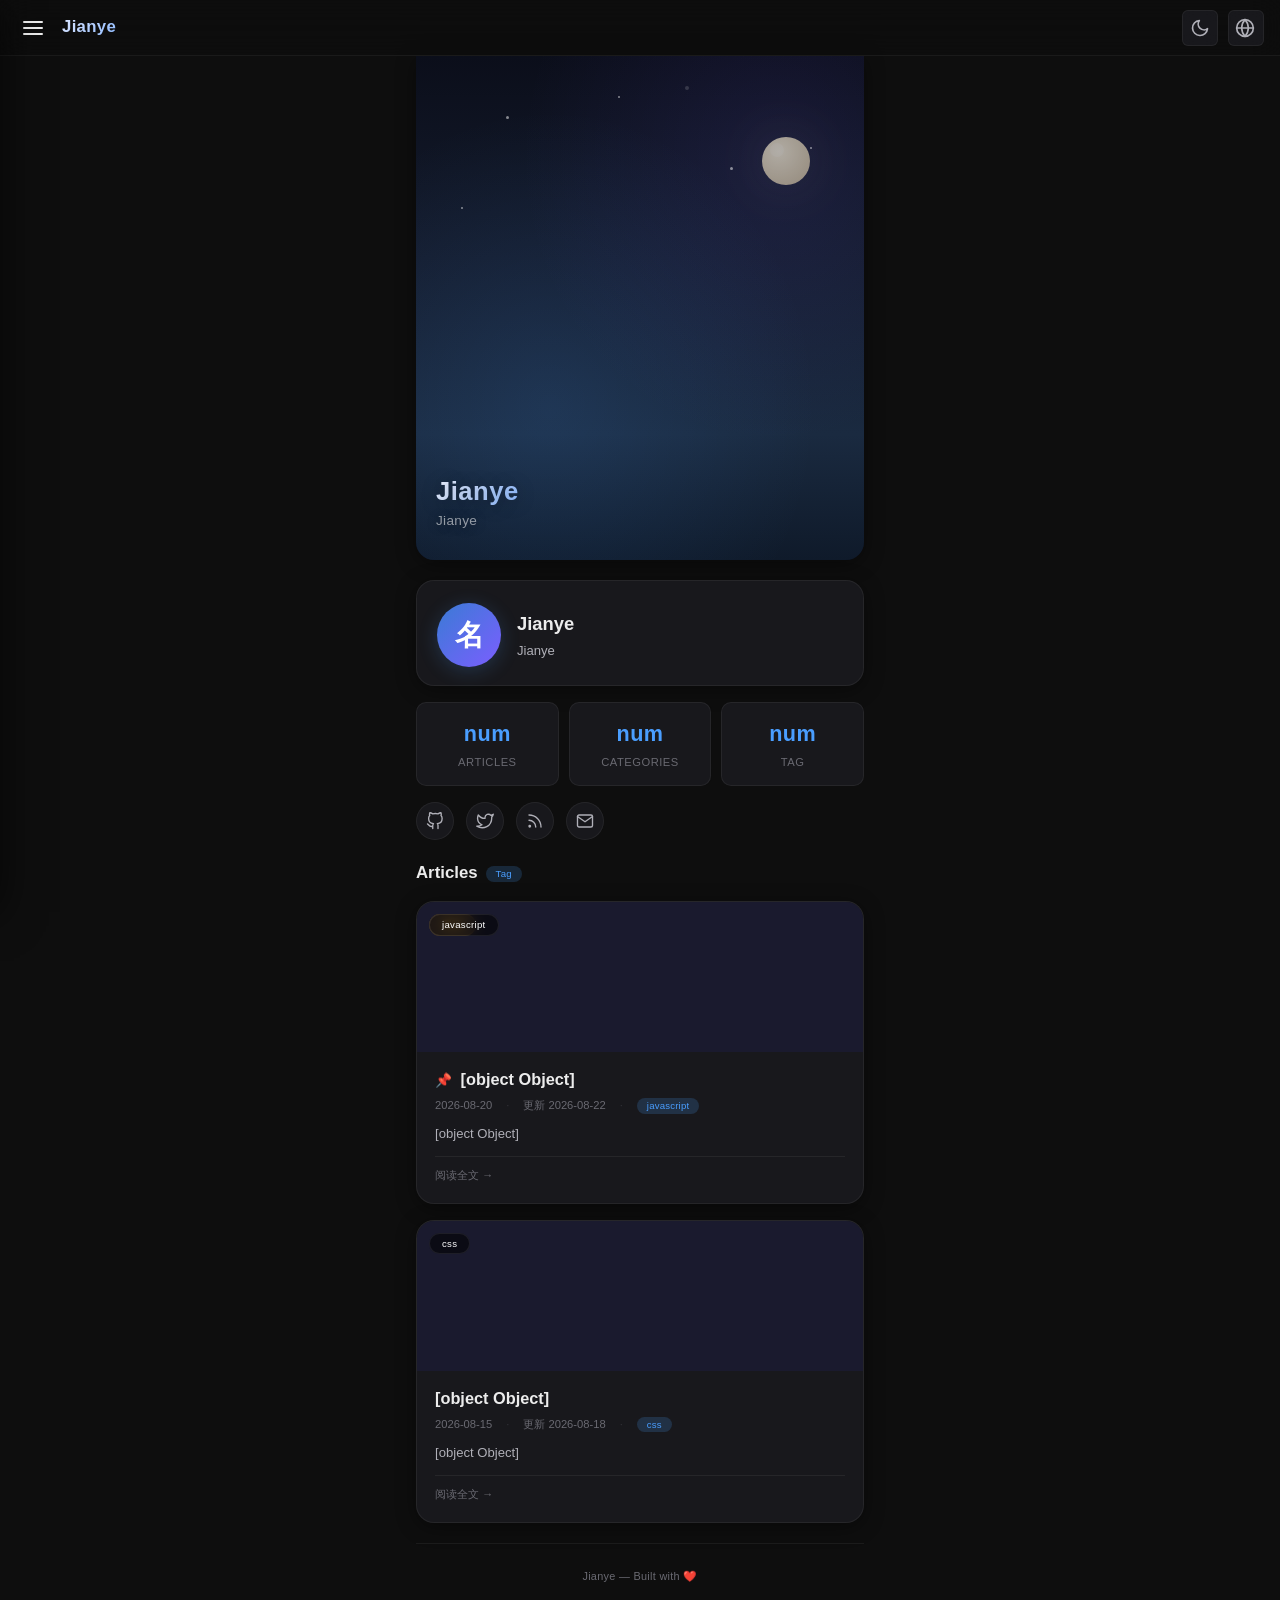
==== commit ea43aca4: "feat:添加了基础的多语言支持" ====
--- a/index.html
+++ b/index.html
@@ -7,26 +7,33 @@
     <link rel="stylesheet" href="main.css" />
     <link rel="stylesheet" href="article.css" />
 </head>
-<body>
+<body data-page="home">
 
     <!-- 顶部导航 -->
     <header class="topnav">
         <div class="topnav-left">
             <button class="topnav-menu" id="menuToggle" aria-label="菜单">
-                <svg viewBox="0 0 24 24" stroke-linecap="round" stroke-linejoin="round"><!-- 左上角汉堡按钮SVG -->
+                <svg viewBox="0 0 24 24" stroke-linecap="round" stroke-linejoin="round">
                     <line x1="3" y1="6" x2="21" y2="6" />
                     <line x1="3" y1="12" x2="21" y2="12" />
                     <line x1="3" y1="18" x2="21" y2="18" />
                 </svg>
             </button>
-            <span class="topnav-title">简页</span>
+            <span class="topnav-title" data-i18n="site_name">简页</span>
         </div>
         <div class="topnav-right">
-            <button class="theme-btn-header" id="themeToggle">
-                <svg viewBox="0 0 24 24" stroke-linecap="round" stroke-linejoin="round"><!-- 右上角深浅切换按钮SVG -->
+            <button class="theme-btn-header" id="themeToggle" aria-label="切换主题">
+                <svg viewBox="0 0 24 24" stroke-linecap="round" stroke-linejoin="round">
                     <path d="M21 12.79A9 9 0 1 1 11.21 3 7 7 0 0 0 21 12.79z" />
                 </svg>
-                <span id="themeLabel">深色</span>
+            </button>
+            <button class="lang-btn-header" id="langToggle" aria-label="切换语言">
+                <svg viewBox="0 0 24 24" stroke-linecap="round" stroke-linejoin="round">
+                    <circle cx="12" cy="12" r="10" />
+                    <line x1="2" y1="12" x2="22" y2="12" />
+                    <path d="M12 2a15.3 15.3 0 0 1 4 10 15.3 15.3 0 0 1-4 10 15.3 15.3 0 0 1-4-10 15.3 15.3 0 0 1 4-10z" />
+                </svg>
+                <span class="lang-label" id="langLabel"></span>
             </button>
         </div>
     </header>
@@ -41,41 +48,15 @@
             </svg>
         </button>
         <ul class="drawer-nav">
-            <li><a href="index.html" class="active" data-nav="home">
-                    <svg viewBox="0 0 24 24" stroke-linecap="round" stroke-linejoin="round">
-                        <path d="M3 12l9-9 9 9" />
-                        <path d="M5 10v10a1 1 0 0 0 1 1h3a1 1 0 0 0 1-1v-4a1 1 0 0 1 1-1h2a1 1 0 0 1 1 1v4a1 1 0 0 0 1 1h3a1 1 0 0 0 1-1V10" />
-                    </svg>
-                    主页
-                </a></li>
-            <li><a href="repo.html" data-nav="repo">
-                    <svg viewBox="0 0 24 24" stroke-linecap="round" stroke-linejoin="round">
-                        <path d="M21 8v13H3V8" />
-                        <path d="M1 3h22v5H1z" />
-                        <path d="M10 12h4" />
-                    </svg>
-                    仓库
-                </a></li>
-            <li><a href="categories.html" data-nav="categories">
-                    <svg viewBox="0 0 24 24" stroke-linecap="round" stroke-linejoin="round">
-                        <path d="M20.59 13.41l-7.17 7.17a2 2 0 0 1-2.83 0L2 12V2h10l8.59 8.59a2 2 0 0 1 0 2.82z" />
-                        <line x1="7" y1="7" x2="7.01" y2="7" />
-                    </svg>
-                    分类
-                </a></li>
-            <li><a href="about.html" data-nav="about">
-                    <svg viewBox="0 0 24 24" stroke-linecap="round" stroke-linejoin="round">
-                        <path d="M20 21v-2a4 4 0 0 0-4-4H8a4 4 0 0 0-4 4v2" />
-                        <circle cx="12" cy="7" r="4" />
-                    </svg>
-                    关于
-                </a></li>
+            <li><a href="index.html" class="active" data-nav="home"><span data-i18n="nav.home">主页</span></a></li>
+            <li><a href="repo.html" data-nav="repo"><span data-i18n="nav.repo">仓库</span></a></li>
+            <li><a href="categories.html" data-nav="categories"><span data-i18n="nav.categories">分类</span></a></li>
+            <li><a href="about.html" data-nav="about"><span data-i18n="nav.about">关于</span></a></li>
         </ul>
     </nav>
 
     <!-- 主要内容 -->
     <main class="container">
-
         <!-- 横幅 -->
         <section class="banner">
             <div class="banner-bg"></div>
@@ -88,8 +69,8 @@
                 </div>
             </div>
             <div class="banner-text">
-                <h1>简页</h1>
-                <p>简页</p>
+                <h1 data-i18n="site_name">简页</h1>
+                <p data-i18n="site_name">简页</p>
             </div>
         </section>
 
@@ -97,16 +78,16 @@
         <section class="profile-card">
             <div class="profile-avatar">名</div>
             <div class="profile-info">
-                <div class="profile-name">名称</div>
-                <div class="profile-bio">简介</div>
+                <div class="profile-name" data-i18n="site_name">名称</div>
+                <div class="profile-bio" data-i18n="site_name">简介</div>
             </div>
         </section>
 
         <!-- 数据 -->
         <div class="stats-row">
-            <div class="stat-item"><div class="num">num</div><div class="label">标签</div></div>
-            <div class="stat-item"><div class="num">num</div><div class="label">标签</div></div>
-            <div class="stat-item"><div class="num">num</div><div class="label">标签</div></div>
+            <div class="stat-item"><div class="num">num</div><div class="label" data-i18n="articles">文章</div></div>
+            <div class="stat-item"><div class="num">num</div><div class="label" data-i18n="categories">分类</div></div>
+            <div class="stat-item"><div class="num">num</div><div class="label" data-i18n="badge">标签</div></div>
         </div>
 
         <!-- 社交 -->
@@ -140,13 +121,13 @@
 
         <!-- 文章列表 -->
         <div class="section-title">
-            文章
-            <span class="badge">标签</span>
+            <span data-i18n="articles">文章</span>
+            <span class="badge" data-i18n="badge">标签</span>
         </div>
         <div class="article-list" id="articleList"></div>
 
-        <div class="footer-note">
-            时间 <span>简页</span> &mdash; 用 ❤️ 构建
+        <div class="footer-note" data-i18n="footer_text">
+            时间 <span data-i18n="site_name">简页</span> &mdash; 用 ❤️ 构建
         </div>
     </main>
 
@@ -159,8 +140,8 @@
 
     <div class="toast" id="toast"></div>
 
-    <!-- 脚本 -->
     <script src="data.js"></script>
+    <script src="language.js"></script>
     <script src="main.js"></script>
     <script>
         (function() {
@@ -168,39 +149,38 @@
             const container = document.getElementById('articleList');
 
             if (container) {
-    container.innerHTML = articles.map(art => {
-        const pinHtml = art.pinned ? '<span class="pin-icon">📌</span> ' : '';
-        const dateHtml = art.updated ? '更新 ' + art.updated : art.date;
-        // 封面样式：如果有 image 则用背景图，否则用原来的渐变类
-        const coverClass = art.cover || '';
-        const coverStyle = art.image 
-            ? `background-image: url('${art.image}'); background-size: cover; background-position: center;` 
-            : '';
-        return `
-            <a href="${art.link || '#'}" class="article-card">
-                <div class="article-cover">
-                    <div class="cover-img ${coverClass}" style="${coverStyle}"></div>
-                    ${art.pinned ? '<span class="cover-tag top">置顶</span>' : ''}
-                    <span class="cover-tag">${art.category}</span>
-                </div>
-                <div class="article-body">
-                    <div class="article-title">${pinHtml}${art.title}</div>
-                    <div class="article-meta">
-                        <span>${art.date}</span>
-                        <span class="dot">·</span>
-                        <span>${dateHtml}</span>
-                        <span class="dot">·</span>
-                        <span class="cat">${art.category}</span>
-                    </div>
-                    <div class="article-excerpt">${art.excerpt}</div>
-                    <div class="article-footer">
-                        <span>阅读全文 →</span>
-                    </div>
-                </div>
-            </a>
-        `;
-    }).join('');
-}
+                container.innerHTML = articles.map(art => {
+                    const pinHtml = art.pinned ? '<span class="pin-icon">📌</span> ' : '';
+                    const dateHtml = art.updated ? '更新 ' + art.updated : art.date;
+                    const coverClass = art.cover || '';
+                    const coverStyle = art.image 
+                        ? `background-image: url('${art.image}'); background-size: cover; background-position: center;` 
+                        : '';
+                    return `
+                        <a href="${art.link || '#'}" class="article-card">
+                            <div class="article-cover">
+                                <div class="cover-img ${coverClass}" style="${coverStyle}"></div>
+                                ${art.pinned ? '<span class="cover-tag top" data-i18n="pinned">置顶</span>' : ''}
+                                <span class="cover-tag">${art.category}</span>
+                            </div>
+                            <div class="article-body">
+                                <div class="article-title">${pinHtml}${art.title}</div>
+                                <div class="article-meta">
+                                    <span>${art.date}</span>
+                                    <span class="dot">·</span>
+                                    <span>${dateHtml}</span>
+                                    <span class="dot">·</span>
+                                    <span class="cat">${art.category}</span>
+                                </div>
+                                <div class="article-excerpt">${art.excerpt}</div>
+                                <div class="article-footer">
+                                    <span data-i18n="readmore">阅读全文 →</span>
+                                </div>
+                            </div>
+                        </a>
+                    `;
+                }).join('');
+            }
         })();
     </script>
 
--- a/main.css
+++ b/main.css
@@ -803,6 +803,49 @@
     color: var(--accent);
 }
 
+/* 方形仅图标按钮（主题 & 语言） */
+.theme-btn-header,
+.lang-btn-header {
+    width: 36px;
+    height: 36px;
+    padding: 0;
+    border-radius: 6px; /* 方形圆角 */
+    border: 1px solid var(--border-light);
+    background: var(--bg-card);
+    backdrop-filter: blur(8px);
+    -webkit-backdrop-filter: blur(8px);
+    color: var(--text-secondary);
+    cursor: pointer;
+    transition: all var(--transition);
+    display: flex;
+    align-items: center;
+    justify-content: center;
+    font-family: var(--font);
+    flex-shrink: 0;
+}
+.theme-btn-header:hover,
+.theme-btn-header:active,
+.lang-btn-header:hover,
+.lang-btn-header:active {
+    background: var(--accent-dim);
+    color: var(--accent);
+    border-color: var(--accent);
+}
+.theme-btn-header svg,
+.lang-btn-header svg {
+    width: 20px;
+    height: 20px;
+    stroke: currentColor;
+    stroke-width: 2;
+    fill: none;
+}
+.lang-btn-header .lang-label {
+    font-size: 0.75rem;
+    font-weight: 600;
+    margin-left: 2px;
+    color: currentColor;
+}
+
 @media (max-width: 420px) {
     .container { padding: 0 12px; }
     .topnav { padding: 8px 12px; height: 50px; }
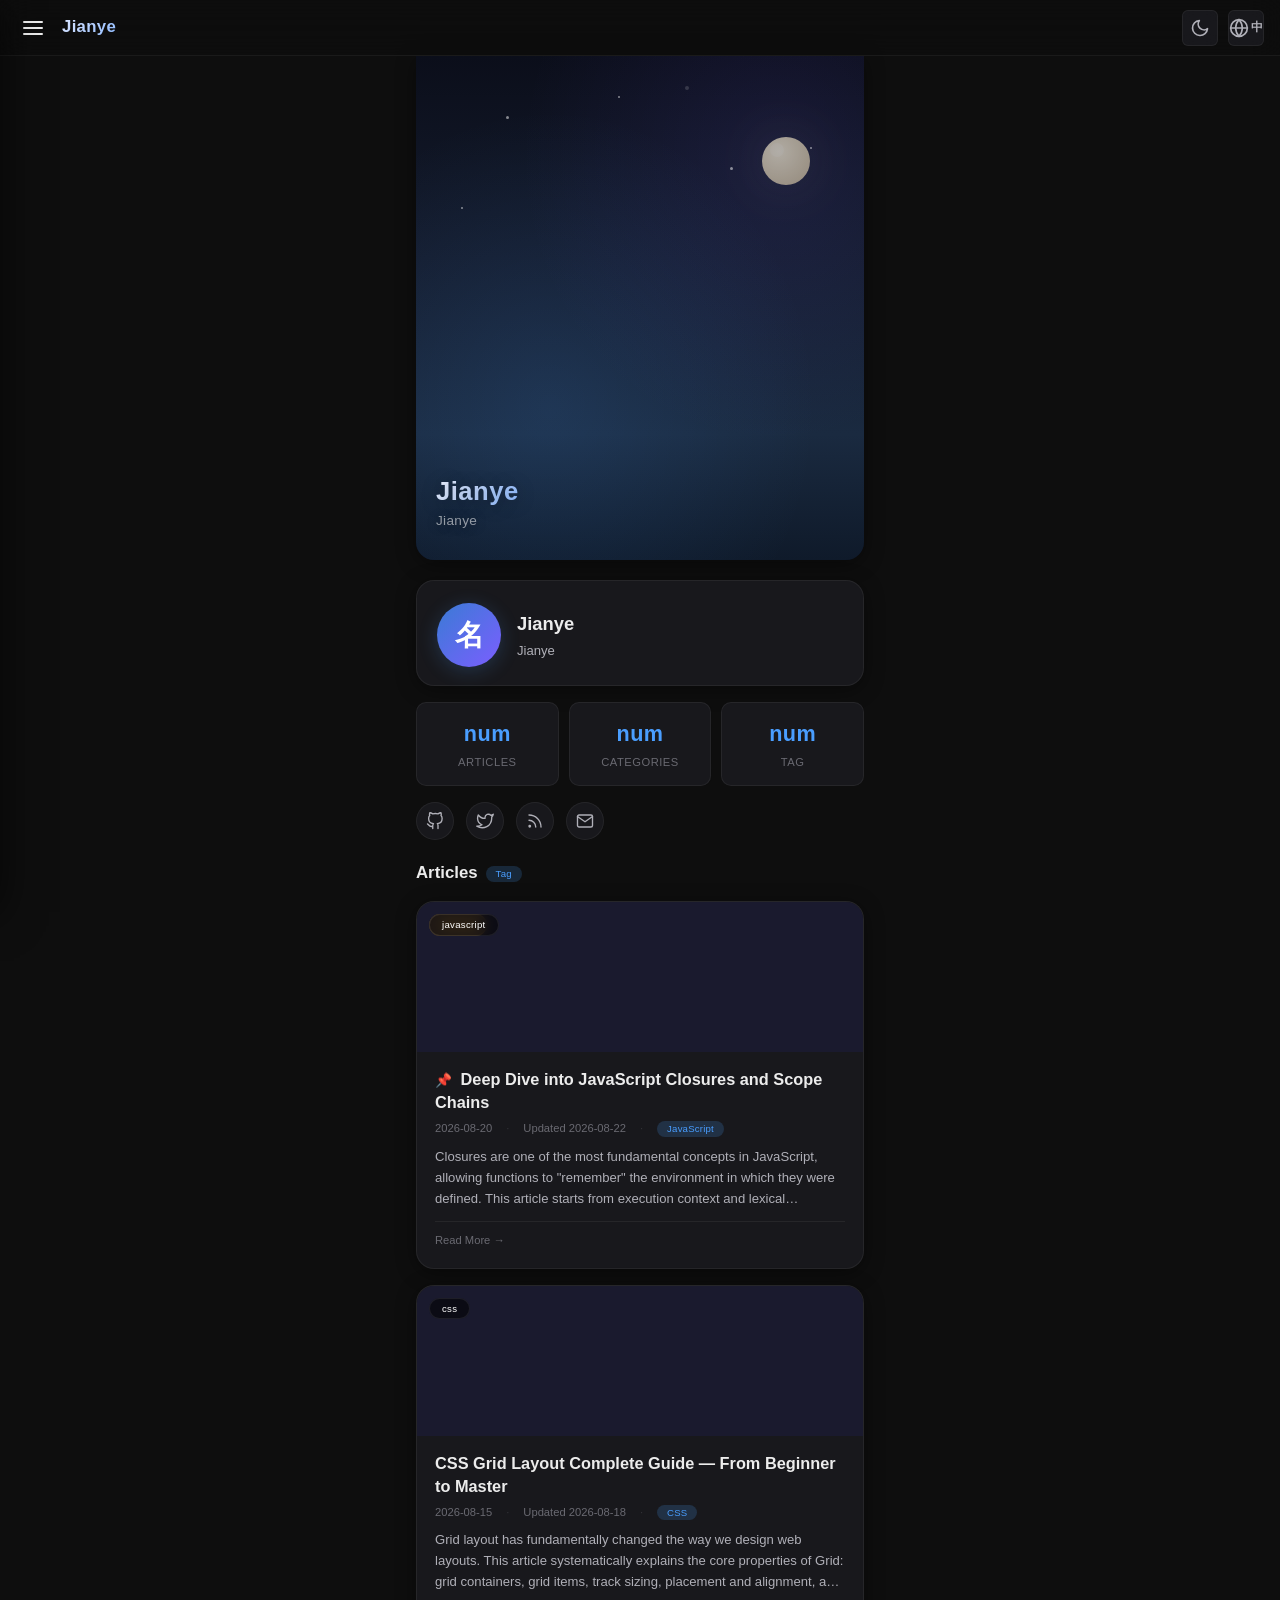
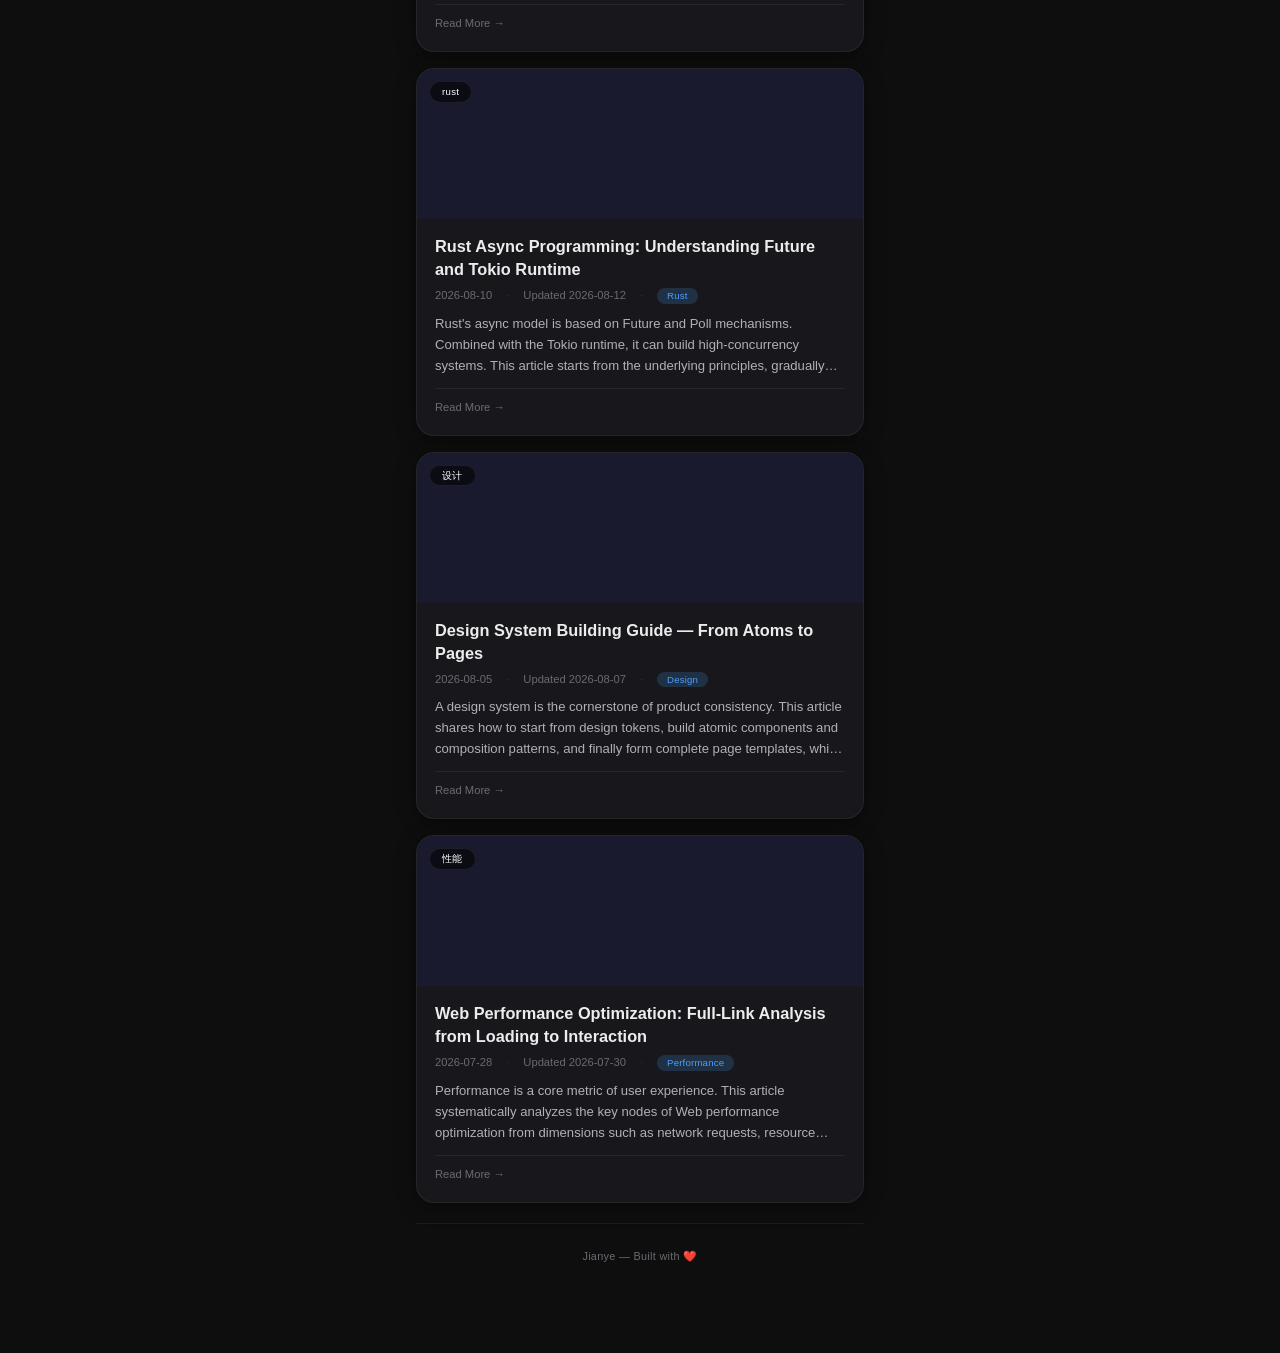
==== commit 97041d5d: "feat:添加了完整的多语言支持。" ====
--- a/index.html
+++ b/index.html
@@ -33,7 +33,7 @@
                     <line x1="2" y1="12" x2="22" y2="12" />
                     <path d="M12 2a15.3 15.3 0 0 1 4 10 15.3 15.3 0 0 1-4 10 15.3 15.3 0 0 1-4-10 15.3 15.3 0 0 1 4-10z" />
                 </svg>
-                <span class="lang-label" id="langLabel"></span>
+                <span class="lang-label" id="langLabel">中</span>
             </button>
         </div>
     </header>
@@ -145,42 +145,59 @@
     <script src="main.js"></script>
     <script>
         (function() {
-            const articles = BLOG_DATA.articles;
-            const container = document.getElementById('articleList');
-
-            if (container) {
+            function renderArticles() {
+                const articles = BLOG_DATA.articles;
+                const container = document.getElementById('articleList');
+                if (!container) return;
+
+                const lang = window.getCurrentLang();
+                const langData = window.LANG[lang];
+                const updatedPrefix = langData.updated_prefix || '更新 ';
+                const pinnedText = langData.pinned || '置顶';
+                const readmoreText = langData.readmore || '阅读全文 →';
+
                 container.innerHTML = articles.map(art => {
+                    const title = typeof art.title === 'object' ? (art.title[lang] || art.title.zh) : art.title;
+                    const excerpt = typeof art.excerpt === 'object' ? (art.excerpt[lang] || art.excerpt.zh) : art.excerpt;
+                    const categoryDisplay = window.CATEGORY_NAMES && window.CATEGORY_NAMES[art.category]
+                        ? (window.CATEGORY_NAMES[art.category][lang] || window.CATEGORY_NAMES[art.category].zh)
+                        : art.category;
+
                     const pinHtml = art.pinned ? '<span class="pin-icon">📌</span> ' : '';
-                    const dateHtml = art.updated ? '更新 ' + art.updated : art.date;
+                    const dateHtml = art.updated ? updatedPrefix + art.updated : art.date;
                     const coverClass = art.cover || '';
-                    const coverStyle = art.image 
-                        ? `background-image: url('${art.image}'); background-size: cover; background-position: center;` 
+                    const coverStyle = art.image
+                        ? `background-image: url('${art.image}'); background-size: cover; background-position: center;`
                         : '';
+
                     return `
                         <a href="${art.link || '#'}" class="article-card">
                             <div class="article-cover">
                                 <div class="cover-img ${coverClass}" style="${coverStyle}"></div>
-                                ${art.pinned ? '<span class="cover-tag top" data-i18n="pinned">置顶</span>' : ''}
+                                ${art.pinned ? `<span class="cover-tag top">${pinnedText}</span>` : ''}
                                 <span class="cover-tag">${art.category}</span>
                             </div>
                             <div class="article-body">
-                                <div class="article-title">${pinHtml}${art.title}</div>
+                                <div class="article-title">${pinHtml}${title}</div>
                                 <div class="article-meta">
                                     <span>${art.date}</span>
                                     <span class="dot">·</span>
                                     <span>${dateHtml}</span>
                                     <span class="dot">·</span>
-                                    <span class="cat">${art.category}</span>
+                                    <span class="cat">${categoryDisplay}</span>
                                 </div>
-                                <div class="article-excerpt">${art.excerpt}</div>
+                                <div class="article-excerpt">${excerpt}</div>
                                 <div class="article-footer">
-                                    <span data-i18n="readmore">阅读全文 →</span>
+                                    <span>${readmoreText}</span>
                                 </div>
                             </div>
                         </a>
                     `;
                 }).join('');
             }
+
+            renderArticles();
+            window.addEventListener('languageChanged', renderArticles);
         })();
     </script>
 
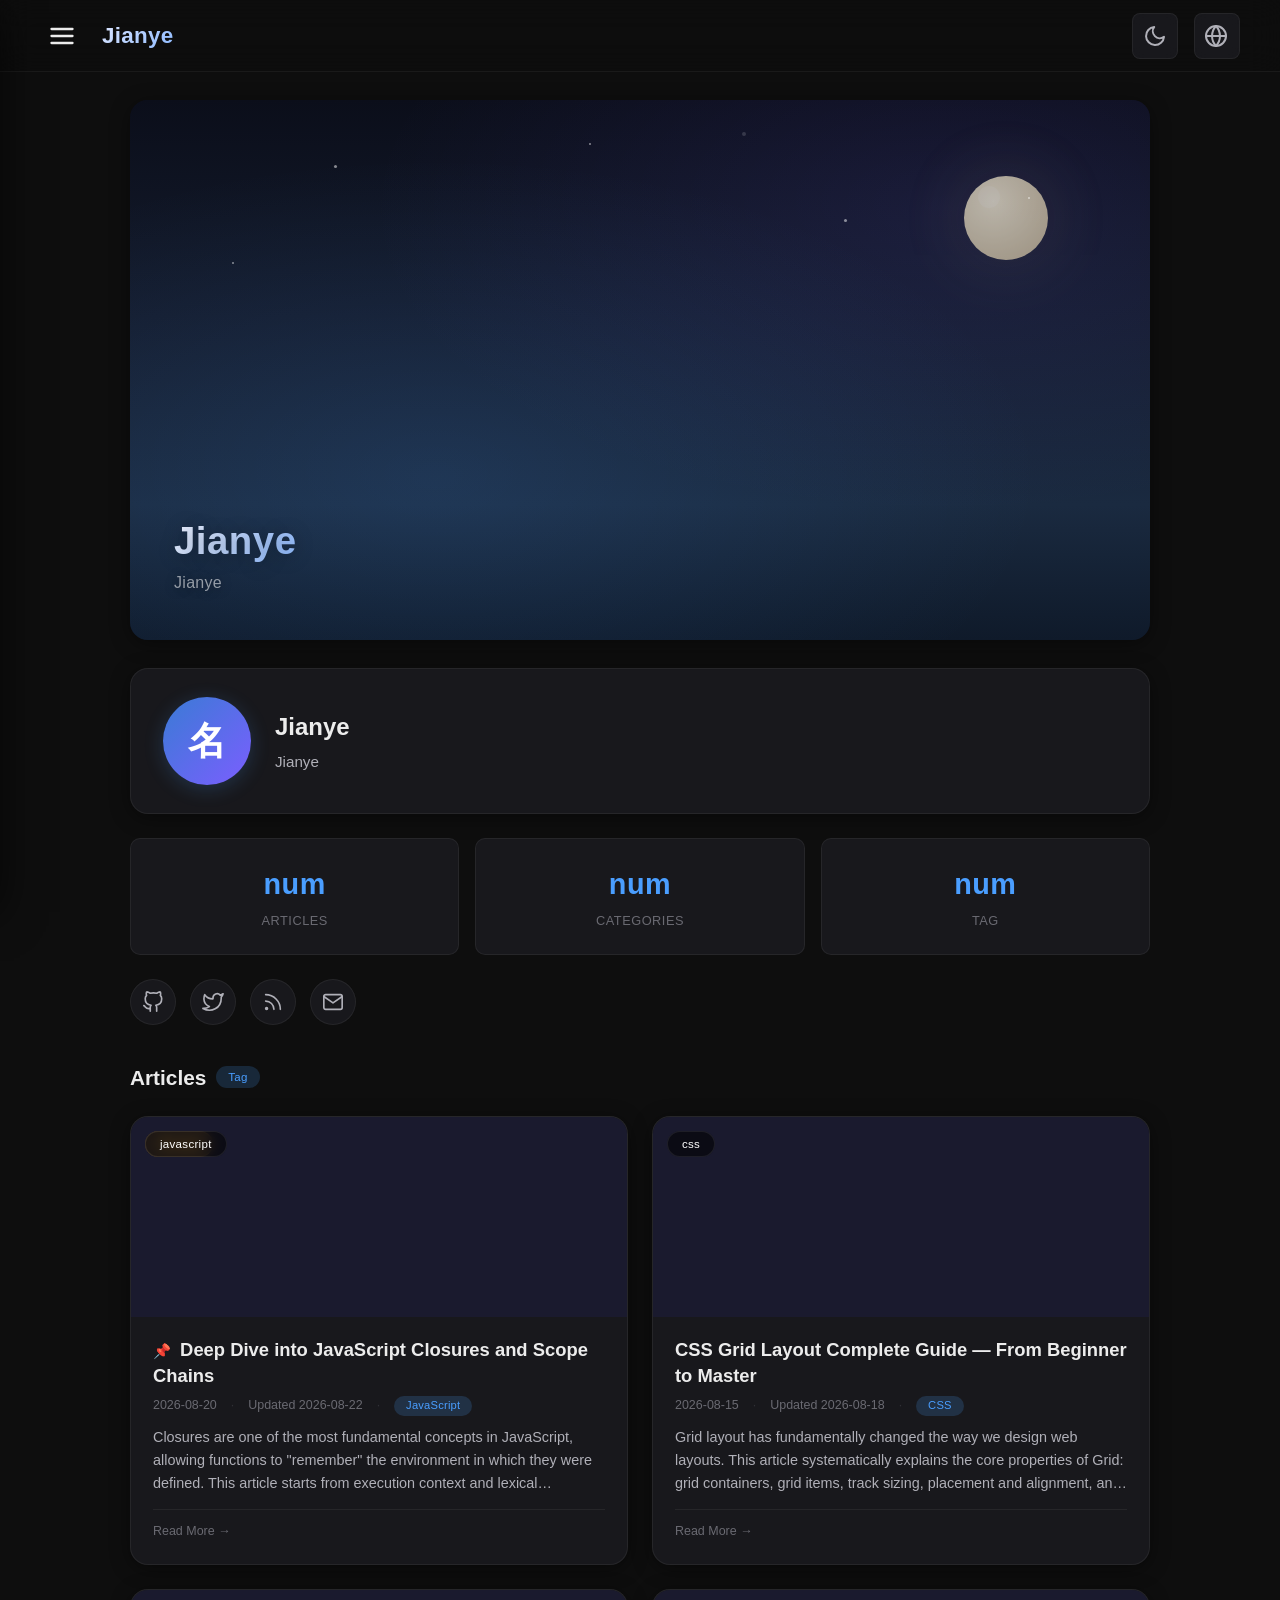
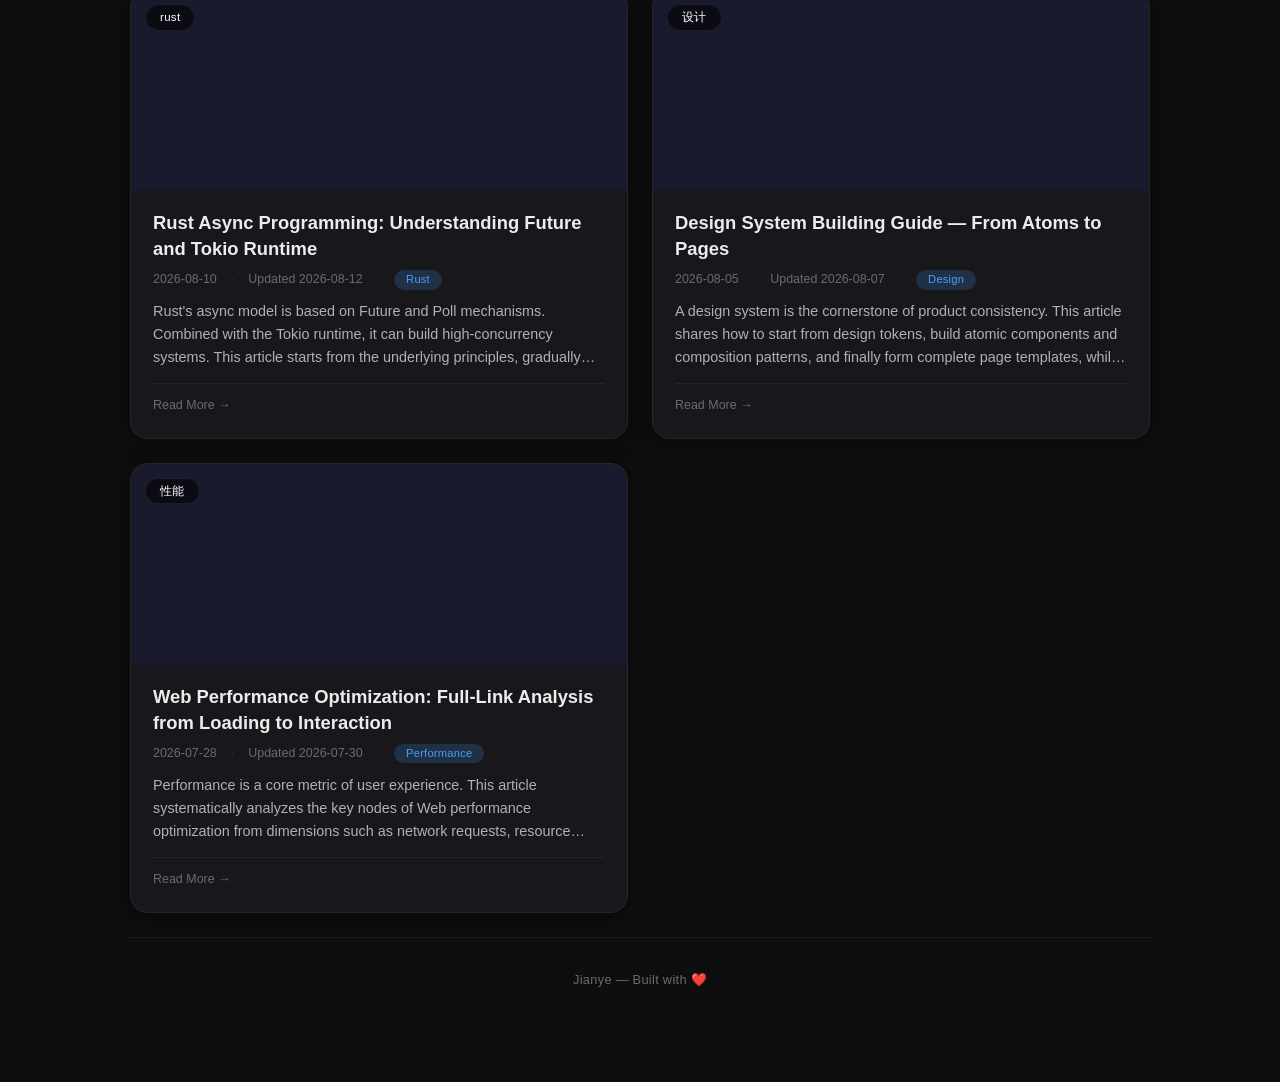
==== commit 573b6c33: "feat:完善多语言功能，优化样式适配" ====
--- a/index.html
+++ b/index.html
@@ -4,12 +4,11 @@
     <meta charset="UTF-8" />
     <meta name="viewport" content="width=device-width, initial-scale=1.0, maximum-scale=1.0, user-scalable=no" />
     <title>简页 - 主页</title>
-    <link rel="stylesheet" href="main.css" />
-    <link rel="stylesheet" href="article.css" />
+    <link rel="stylesheet" href="assets/css/main.css" />
+    <link rel="stylesheet" href="assets/css/article.css" />
 </head>
 <body data-page="home">
 
-    <!-- 顶部导航 -->
     <header class="topnav">
         <div class="topnav-left">
             <button class="topnav-menu" id="menuToggle" aria-label="菜单">
@@ -33,12 +32,11 @@
                     <line x1="2" y1="12" x2="22" y2="12" />
                     <path d="M12 2a15.3 15.3 0 0 1 4 10 15.3 15.3 0 0 1-4 10 15.3 15.3 0 0 1-4-10 15.3 15.3 0 0 1 4-10z" />
                 </svg>
-                <span class="lang-label" id="langLabel">中</span>
+                <span class="lang-label" id="langLabel"></span>
             </button>
         </div>
     </header>
 
-    <!-- 抽屉 -->
     <div class="drawer-overlay" id="drawerOverlay"></div>
     <nav class="drawer" id="drawer">
         <button class="drawer-close" id="drawerClose" aria-label="关闭菜单">
@@ -55,9 +53,7 @@
         </ul>
     </nav>
 
-    <!-- 主要内容 -->
     <main class="container">
-        <!-- 横幅 -->
         <section class="banner">
             <div class="banner-bg"></div>
             <div class="banner-scene">
@@ -74,7 +70,6 @@
             </div>
         </section>
 
-        <!-- 个人资料卡片 -->
         <section class="profile-card">
             <div class="profile-avatar">名</div>
             <div class="profile-info">
@@ -83,14 +78,12 @@
             </div>
         </section>
 
-        <!-- 数据 -->
         <div class="stats-row">
             <div class="stat-item"><div class="num">num</div><div class="label" data-i18n="articles">文章</div></div>
             <div class="stat-item"><div class="num">num</div><div class="label" data-i18n="categories">分类</div></div>
             <div class="stat-item"><div class="num">num</div><div class="label" data-i18n="badge">标签</div></div>
         </div>
 
-        <!-- 社交 -->
         <div class="social-row">
             <div class="social-icons">
                 <a href="https://example.com" aria-label="GitHub" data-social="github">
@@ -119,7 +112,6 @@
             </div>
         </div>
 
-        <!-- 文章列表 -->
         <div class="section-title">
             <span data-i18n="articles">文章</span>
             <span class="badge" data-i18n="badge">标签</span>
@@ -131,7 +123,6 @@
         </div>
     </main>
 
-    <!-- 返回顶部 -->
     <button class="back-top" id="backTop" aria-label="回到顶部">
         <svg viewBox="0 0 24 24" stroke-linecap="round" stroke-linejoin="round">
             <polyline points="18 15 12 9 6 15" />
@@ -140,9 +131,9 @@
 
     <div class="toast" id="toast"></div>
 
-    <script src="data.js"></script>
-    <script src="language.js"></script>
-    <script src="main.js"></script>
+    <script src="assets/js/data.js"></script>
+    <script src="assets/js/language.js"></script>
+    <script src="assets/js/main.js"></script>
     <script>
         (function() {
             function renderArticles() {
--- a/assets/css/main.css
+++ b/assets/css/main.css
@@ -0,0 +1,1148 @@
+:root {
+    --bg-primary: #0e0e0e;
+    --bg-secondary: #161616;
+    --bg-card: rgba(28, 28, 32, 0.82);
+    --bg-card-hover: rgba(38, 38, 44, 0.88);
+    --bg-drawer: rgba(18, 18, 22, 0.96);
+    --text-primary: #ececec;
+    --text-secondary: #b0b0b8;
+    --text-muted: #6a6a72;
+    --border-light: rgba(255, 255, 255, 0.06);
+    --accent: #4a9eff;
+    --accent-dim: rgba(74, 158, 255, 0.18);
+    --accent-glow: rgba(74, 158, 255, 0.28);
+    --shadow-heavy: 0 12px 40px rgba(0, 0, 0, 0.65);
+    --shadow-soft: 0 4px 20px rgba(0, 0, 0, 0.40);
+    --radius-card: 18px;
+    --radius-sm: 10px;
+    --transition: 0.30s cubic-bezier(0.25, 0.46, 0.45, 0.94);
+    --font: -apple-system, BlinkMacSystemFont, "Segoe UI", Roboto, Helvetica, Arial, sans-serif;
+    --banner-height: 60vh;
+}
+
+*,
+*::before,
+*::after {
+    margin: 0;
+    padding: 0;
+    box-sizing: border-box;
+}
+html {
+    font-size: 16px;
+    -webkit-tap-highlight-color: transparent;
+}
+body {
+    font-family: var(--font);
+    background: var(--bg-primary);
+    color: var(--text-primary);
+    line-height: 1.6;
+    padding: 0 0 80px 0;
+    min-height: 100vh;
+    overflow-x: hidden;
+    -webkit-font-smoothing: antialiased;
+}
+a {
+    color: inherit;
+    text-decoration: none;
+}
+img {
+    display: block;
+    max-width: 100%;
+}
+::-webkit-scrollbar {
+    width: 6px;
+    height: 6px;
+}
+::-webkit-scrollbar-track {
+    background: transparent;
+}
+::-webkit-scrollbar-thumb {
+    background: var(--accent);
+    border-radius: 20px;
+}
+
+/* =========================================================
+   容器（桌面端基准）
+   ========================================================= */
+.container {
+    max-width: 1100px;
+    margin: 0 auto;
+    padding: 0 40px;
+}
+
+/* =========================================================
+   顶栏（桌面端基准）
+   ========================================================= */
+.topnav {
+    position: sticky;
+    top: 0;
+    z-index: 100;
+    background: rgba(14, 14, 14, 0.78);
+    backdrop-filter: blur(16px) saturate(1.4);
+    -webkit-backdrop-filter: blur(16px) saturate(1.4);
+    border-bottom: 1px solid var(--border-light);
+    padding: 14px 40px;
+    display: flex;
+    align-items: center;
+    justify-content: space-between;
+    height: 72px;
+}
+.topnav-left {
+    display: flex;
+    align-items: center;
+    gap: 18px;
+}
+.topnav-menu {
+    width: 44px;
+    height: 44px;
+    border: none;
+    background: transparent;
+    color: var(--text-primary);
+    cursor: pointer;
+    display: flex;
+    align-items: center;
+    justify-content: center;
+    border-radius: var(--radius-sm);
+    transition: background var(--transition);
+    padding: 0;
+}
+.topnav-menu:hover,
+.topnav-menu:active {
+    background: rgba(255, 255, 255, 0.06);
+}
+.topnav-menu svg {
+    width: 28px;
+    height: 28px;
+    stroke: currentColor;
+    stroke-width: 2;
+    fill: none;
+}
+.topnav-title {
+    font-size: 1.4rem;
+    font-weight: 600;
+    letter-spacing: 0.3px;
+    background: linear-gradient(135deg, #e0e8ff, #8ab8ff);
+    -webkit-background-clip: text;
+    -webkit-text-fill-color: transparent;
+    background-clip: text;
+}
+.topnav-right {
+    display: flex;
+    align-items: center;
+    gap: 16px;
+}
+.theme-btn-header {
+    border: 1px solid var(--border-light);
+    background: var(--bg-card);
+    backdrop-filter: blur(8px);
+    -webkit-backdrop-filter: blur(8px);
+    color: var(--text-secondary);
+    cursor: pointer;
+    transition: all var(--transition);
+    display: flex;
+    align-items: center;
+    justify-content: center;
+    gap: 6px;
+    font-family: var(--font);
+    flex-shrink: 0;
+}
+.theme-btn-header:hover,
+.theme-btn-header:active {
+    background: var(--accent-dim);
+    color: var(--accent);
+    border-color: var(--accent);
+}
+.theme-btn-header svg {
+    stroke: currentColor;
+    stroke-width: 2;
+    fill: none;
+}
+
+/* 方形仅图标按钮（主题 & 语言） */
+.theme-btn-header,
+.lang-btn-header {
+    width: 46px;
+    height: 46px;
+    padding: 0;
+    border-radius: 8px;
+    border: 1px solid var(--border-light);
+    background: var(--bg-card);
+    backdrop-filter: blur(8px);
+    -webkit-backdrop-filter: blur(8px);
+    color: var(--text-secondary);
+    cursor: pointer;
+    transition: all var(--transition);
+    display: flex;
+    align-items: center;
+    justify-content: center;
+    font-family: var(--font);
+    flex-shrink: 0;
+}
+.theme-btn-header:hover,
+.theme-btn-header:active,
+.lang-btn-header:hover,
+.lang-btn-header:active {
+    background: var(--accent-dim);
+    color: var(--accent);
+    border-color: var(--accent);
+}
+.theme-btn-header svg,
+.lang-btn-header svg {
+    width: 24px;
+    height: 24px;
+    stroke: currentColor;
+    stroke-width: 2;
+    fill: none;
+}
+.lang-btn-header .lang-label {
+    font-size: 0.9rem;
+    font-weight: 600;
+    margin-left: 2px;
+    color: currentColor;
+}
+
+/* =========================================================
+   抽屉菜单（桌面端基准）
+   ========================================================= */
+.drawer-overlay {
+    position: fixed;
+    inset: 0;
+    z-index: 200;
+    background: rgba(0, 0, 0, 0.55);
+    backdrop-filter: blur(4px);
+    -webkit-backdrop-filter: blur(4px);
+    opacity: 0;
+    visibility: hidden;
+    transition: opacity var(--transition), visibility var(--transition);
+}
+.drawer-overlay.open {
+    opacity: 1;
+    visibility: visible;
+}
+.drawer {
+    position: fixed;
+    top: 0;
+    left: 0;
+    bottom: 0;
+    width: 320px;
+    max-width: 82vw;
+    z-index: 210;
+    background: var(--bg-drawer);
+    backdrop-filter: blur(24px) saturate(1.5);
+    -webkit-backdrop-filter: blur(24px) saturate(1.5);
+    border-right: 1px solid var(--border-light);
+    box-shadow: var(--shadow-heavy);
+    transform: translateX(-100%);
+    transition: transform 0.35s cubic-bezier(0.22, 1, 0.36, 1);
+    display: flex;
+    flex-direction: column;
+    padding: 32px 28px 36px;
+    overflow-y: auto;
+}
+.drawer.open {
+    transform: translateX(0);
+}
+.drawer-close {
+    align-self: flex-end;
+    width: 42px;
+    height: 42px;
+    border: none;
+    background: rgba(255, 255, 255, 0.05);
+    border-radius: 50%;
+    color: var(--text-secondary);
+    cursor: pointer;
+    display: flex;
+    align-items: center;
+    justify-content: center;
+    transition: background var(--transition);
+    margin-bottom: 12px;
+}
+.drawer-close:hover,
+.drawer-close:active {
+    background: rgba(255, 255, 255, 0.10);
+}
+.drawer-close svg {
+    width: 24px;
+    height: 24px;
+    stroke: currentColor;
+    stroke-width: 2;
+    fill: none;
+}
+.drawer-nav {
+    flex: 1;
+    list-style: none;
+    padding: 0;
+    margin: 0;
+}
+.drawer-nav li {
+    margin-bottom: 4px;
+}
+.drawer-nav a {
+    display: flex;
+    align-items: center;
+    gap: 16px;
+    padding: 14px 16px;
+    border-radius: var(--radius-sm);
+    font-size: 1.05rem;
+    font-weight: 450;
+    color: var(--text-secondary);
+    transition: background var(--transition), color var(--transition);
+    cursor: pointer;
+}
+.drawer-nav a svg {
+    width: 24px;
+    height: 24px;
+    stroke: currentColor;
+    stroke-width: 1.8;
+    fill: none;
+    flex-shrink: 0;
+}
+.drawer-nav a:hover {
+    background: rgba(255, 255, 255, 0.05);
+    color: var(--text-primary);
+}
+.drawer-nav a.active {
+    background: var(--accent-dim);
+    color: var(--accent);
+    font-weight: 500;
+}
+.drawer-nav a.active svg {
+    stroke: var(--accent);
+}
+.drawer-footer {
+    border-top: 1px solid var(--border-light);
+    padding-top: 20px;
+    margin-top: 12px;
+    font-size: 0.8rem;
+    color: var(--text-muted);
+    display: flex;
+    justify-content: space-between;
+}
+
+/* =========================================================
+   Banner（桌面端基准）
+   ========================================================= */
+.banner {
+    position: relative;
+    width: 100%;
+    height: var(--banner-height);
+    min-height: 400px;
+    border-radius: var(--radius-card);
+    overflow: hidden;
+    margin: 28px 0;
+    background: #0b0e1a;
+    box-shadow: var(--shadow-soft);
+}
+.banner-bg {
+    position: absolute;
+    inset: 0;
+    background:
+        radial-gradient(ellipse at 30% 70%, rgba(74, 158, 255, 0.12) 0%, transparent 60%),
+        radial-gradient(ellipse at 80% 20%, rgba(123, 94, 255, 0.10) 0%, transparent 50%),
+        linear-gradient(180deg, #0b0e1a 0%, #141c2e 40%, #1a2a40 75%, #0f1a2a 100%);
+    z-index: 1;
+}
+.banner-scene {
+    position: absolute;
+    inset: 0;
+    z-index: 2;
+    overflow: hidden;
+}
+.banner-mountain {
+    position: absolute;
+    bottom: 0;
+    left: 0;
+    right: 0;
+    height: 45%;
+    background:
+        polygon(0% 100%, 0% 60%, 8% 50%, 16% 58%, 24% 42%, 34% 52%, 44% 38%, 54% 48%, 64% 40%, 74% 52%, 84% 44%, 92% 56%, 100% 48%, 100% 100%);
+    background-size: 100% 100%;
+    background-repeat: no-repeat;
+    background-color: transparent;
+    opacity: 0.50;
+}
+.banner-mountain::before {
+    content: '';
+    position: absolute;
+    inset: 0;
+    background:
+        polygon(0% 100%, 0% 70%, 12% 62%, 22% 72%, 34% 56%, 46% 66%, 58% 52%, 68% 62%, 78% 50%, 88% 60%, 100% 54%, 100% 100%);
+    background-size: 100% 100%;
+    background-repeat: no-repeat;
+    opacity: 0.35;
+    transform: scaleY(1.2) translateY(6%);
+}
+.banner-mountain-2 {
+    position: absolute;
+    bottom: 0;
+    left: 0;
+    right: 0;
+    height: 30%;
+    background:
+        polygon(0% 100%, 0% 80%, 10% 74%, 20% 82%, 30% 70%, 40% 78%, 50% 66%, 60% 76%, 70% 68%, 80% 78%, 90% 72%, 100% 80%, 100% 100%);
+    background-size: 100% 100%;
+    background-repeat: no-repeat;
+    opacity: 0.25;
+}
+.banner-moon {
+    position: absolute;
+    top: 14%;
+    right: 10%;
+    width: 84px;
+    height: 84px;
+    border-radius: 50%;
+    background: radial-gradient(circle at 35% 30%, #f0e8d0, #c8b898);
+    box-shadow: 0 0 80px rgba(200, 180, 140, 0.20), 0 0 160px rgba(200, 180, 140, 0.08);
+    opacity: 0.75;
+}
+.banner-moon::after {
+    content: '';
+    position: absolute;
+    top: 10px;
+    left: 14px;
+    width: 22px;
+    height: 22px;
+    border-radius: 50%;
+    background: rgba(255, 255, 255, 0.15);
+}
+.banner-stars {
+    position: absolute;
+    inset: 0;
+    z-index: 1;
+    pointer-events: none;
+}
+.banner-stars span {
+    position: absolute;
+    width: 2px;
+    height: 2px;
+    background: rgba(255, 255, 255, 0.5);
+    border-radius: 50%;
+    animation: twinkle 3s ease-in-out infinite alternate;
+}
+.banner-stars span:nth-child(1) {
+    top: 12%;
+    left: 20%;
+    animation-delay: 0.2s;
+    width: 3px;
+    height: 3px;
+}
+.banner-stars span:nth-child(2) {
+    top: 8%;
+    left: 45%;
+    animation-delay: 1.0s;
+}
+.banner-stars span:nth-child(3) {
+    top: 22%;
+    left: 70%;
+    animation-delay: 0.6s;
+    width: 3px;
+    height: 3px;
+}
+.banner-stars span:nth-child(4) {
+    top: 30%;
+    left: 10%;
+    animation-delay: 1.8s;
+}
+.banner-stars span:nth-child(5) {
+    top: 18%;
+    left: 88%;
+    animation-delay: 0.4s;
+    width: 2px;
+    height: 2px;
+}
+.banner-stars span:nth-child(6) {
+    top: 6%;
+    left: 60%;
+    animation-delay: 2.2s;
+    width: 4px;
+    height: 4px;
+    opacity: 0.3;
+}
+@keyframes twinkle {
+    0% { opacity: 0.2; }
+    100% { opacity: 0.9; }
+}
+.banner-text {
+    position: absolute;
+    bottom: 44px;
+    left: 44px;
+    z-index: 3;
+    pointer-events: none;
+}
+.banner-text h1 {
+    font-size: 2.4rem;
+    font-weight: 700;
+    letter-spacing: 0.5px;
+    background: linear-gradient(135deg, #f0f4ff, #8ab8ff);
+    -webkit-background-clip: text;
+    -webkit-text-fill-color: transparent;
+    background-clip: text;
+    text-shadow: 0 2px 20px rgba(0, 0, 0, 0.30);
+    line-height: 1.2;
+}
+.banner-text p {
+    font-size: 1rem;
+    color: rgba(255, 255, 255, 0.55);
+    margin-top: 6px;
+    letter-spacing: 0.3px;
+    text-shadow: 0 1px 12px rgba(0, 0, 0, 0.40);
+}
+
+/* =========================================================
+   个人信息卡（桌面端基准）
+   ========================================================= */
+.profile-card {
+    background: var(--bg-card);
+    backdrop-filter: blur(12px) saturate(1.3);
+    -webkit-backdrop-filter: blur(12px) saturate(1.3);
+    border-radius: var(--radius-card);
+    padding: 28px 32px;
+    border: 1px solid var(--border-light);
+    box-shadow: var(--shadow-soft);
+    margin-bottom: 24px;
+    display: flex;
+    align-items: center;
+    gap: 24px;
+    transition: background var(--transition);
+}
+.profile-avatar {
+    width: 88px;
+    height: 88px;
+    border-radius: 50%;
+    flex-shrink: 0;
+    background: linear-gradient(135deg, #3a7bd5, #7b5eff);
+    display: flex;
+    align-items: center;
+    justify-content: center;
+    font-size: 2.4rem;
+    font-weight: 600;
+    color: #fff;
+    box-shadow: 0 4px 20px rgba(74, 158, 255, 0.20);
+}
+.profile-info {
+    flex: 1;
+    min-width: 0;
+}
+.profile-name {
+    font-size: 1.5rem;
+    font-weight: 600;
+    color: var(--text-primary);
+}
+.profile-bio {
+    font-size: 0.95rem;
+    color: var(--text-secondary);
+    margin-top: 4px;
+    display: -webkit-box;
+    -webkit-line-clamp: 2;
+    -webkit-box-orient: vertical;
+    overflow: hidden;
+}
+
+/* =========================================================
+   统计栏（桌面端基准）
+   ========================================================= */
+.stats-row {
+    display: flex;
+    gap: 16px;
+    margin-bottom: 24px;
+}
+.stats-row .stat-item {
+    flex: 1;
+    background: var(--bg-card);
+    backdrop-filter: blur(12px) saturate(1.3);
+    -webkit-backdrop-filter: blur(12px) saturate(1.3);
+    border-radius: var(--radius-sm);
+    padding: 22px 12px;
+    text-align: center;
+    border: 1px solid var(--border-light);
+    transition: background var(--transition);
+}
+.stat-item .num {
+    font-size: 1.8rem;
+    font-weight: 700;
+    color: var(--accent);
+    letter-spacing: 0.5px;
+}
+.stat-item .label {
+    font-size: 0.8rem;
+    color: var(--text-muted);
+    margin-top: 4px;
+    text-transform: uppercase;
+    letter-spacing: 0.5px;
+}
+
+/* =========================================================
+   社交图标（桌面端基准）
+   ========================================================= */
+.social-row {
+    display: flex;
+    align-items: center;
+    justify-content: flex-start;
+    gap: 14px;
+    margin-bottom: 36px;
+    flex-wrap: wrap;
+}
+.social-icons {
+    display: flex;
+    gap: 14px;
+    align-items: center;
+    flex-wrap: wrap;
+}
+.social-icons a {
+    width: 46px;
+    height: 46px;
+    border-radius: 50%;
+    background: var(--bg-card);
+    border: 1px solid var(--border-light);
+    backdrop-filter: blur(8px);
+    -webkit-backdrop-filter: blur(8px);
+    display: flex;
+    align-items: center;
+    justify-content: center;
+    color: var(--text-secondary);
+    transition: all var(--transition);
+    cursor: pointer;
+}
+.social-icons a:hover,
+.social-icons a:active {
+    background: var(--accent-dim);
+    color: var(--accent);
+    border-color: var(--accent);
+    transform: translateY(-2px);
+    box-shadow: 0 4px 16px rgba(74, 158, 255, 0.15);
+}
+.social-icons a svg {
+    width: 22px;
+    height: 22px;
+    stroke: currentColor;
+    stroke-width: 1.8;
+    fill: none;
+}
+
+/* =========================================================
+   区块标题（桌面端基准）
+   ========================================================= */
+.section-title {
+    font-size: 1.3rem;
+    font-weight: 600;
+    color: var(--text-primary);
+    margin-bottom: 22px;
+    display: flex;
+    align-items: center;
+    gap: 10px;
+}
+.section-title .badge {
+    font-size: 0.72rem;
+    background: var(--accent-dim);
+    color: var(--accent);
+    padding: 2px 12px;
+    border-radius: 20px;
+    font-weight: 500;
+    letter-spacing: 0.3px;
+}
+
+/* =========================================================
+   文章列表（桌面端基准：自适应网格）
+   ========================================================= */
+.article-list {
+    display: grid;
+    grid-template-columns: repeat(auto-fill, minmax(360px, 1fr));
+    gap: 24px;
+    margin-bottom: 24px;
+}
+.article-card {
+    background: var(--bg-card);
+    backdrop-filter: blur(12px) saturate(1.3);
+    -webkit-backdrop-filter: blur(12px) saturate(1.3);
+    border-radius: var(--radius-card);
+    border: 1px solid var(--border-light);
+    overflow: hidden;
+    box-shadow: var(--shadow-soft);
+    transition: all var(--transition);
+    display: block;
+    color: inherit;
+}
+.article-card:hover {
+    border-color: rgba(74, 158, 255, 0.25);
+    box-shadow: 0 8px 32px rgba(0, 0, 0, 0.5);
+    transform: translateY(-2px);
+}
+.article-card:active {
+    transform: scale(0.99);
+}
+.article-cover {
+    width: 100%;
+    height: 200px;
+    background: #1a1a2e;
+    position: relative;
+    overflow: hidden;
+}
+.article-cover .cover-img {
+    width: 100%;
+    height: 100%;
+    object-fit: cover;
+    display: block;
+    background-size: cover;
+    background-position: center;
+}
+.cover-grad-1 { background: linear-gradient(135deg, #1a2a3a, #2d4a6a); }
+.cover-grad-2 { background: linear-gradient(135deg, #1a1a2e, #3a2a4a); }
+.cover-grad-3 { background: linear-gradient(135deg, #0e1a2a, #1a3a3a); }
+.cover-grad-4 { background: linear-gradient(135deg, #1a0e1a, #3a1a2a); }
+.cover-grad-5 { background: linear-gradient(135deg, #0e1a1a, #1a2a3a); }
+.article-cover .cover-tag {
+    position: absolute;
+    top: 14px;
+    left: 14px;
+    background: rgba(0, 0, 0, 0.55);
+    backdrop-filter: blur(6px);
+    -webkit-backdrop-filter: blur(6px);
+    padding: 3px 14px;
+    border-radius: 20px;
+    font-size: 0.72rem;
+    color: #fff;
+    letter-spacing: 0.3px;
+    border: 1px solid rgba(255, 255, 255, 0.08);
+}
+.article-cover .cover-tag.top {
+    background: rgba(255, 180, 50, 0.20);
+    color: #ffb833;
+    border-color: rgba(255, 180, 50, 0.15);
+}
+.article-body {
+    padding: 20px 22px 22px;
+}
+.article-title {
+    font-size: 1.15rem;
+    font-weight: 600;
+    color: var(--text-primary);
+    line-height: 1.4;
+    margin-bottom: 8px;
+    display: -webkit-box;
+    -webkit-line-clamp: 2;
+    -webkit-box-orient: vertical;
+    overflow: hidden;
+}
+.article-title .pin-icon {
+    display: inline-block;
+    color: #ffb833;
+    margin-right: 4px;
+    font-size: 0.9rem;
+}
+.article-meta {
+    display: flex;
+    flex-wrap: wrap;
+    align-items: center;
+    gap: 8px 14px;
+    font-size: 0.78rem;
+    color: var(--text-muted);
+    margin-bottom: 10px;
+}
+.article-meta .cat {
+    background: var(--accent-dim);
+    color: var(--accent);
+    padding: 1px 12px;
+    border-radius: 12px;
+    font-size: 0.7rem;
+    font-weight: 500;
+    letter-spacing: 0.2px;
+    white-space: nowrap;
+}
+.article-meta .dot {
+    color: var(--text-muted);
+    opacity: 0.3;
+}
+.article-excerpt {
+    font-size: 0.9rem;
+    color: var(--text-secondary);
+    line-height: 1.6;
+    display: -webkit-box;
+    -webkit-line-clamp: 3;
+    -webkit-box-orient: vertical;
+    overflow: hidden;
+    margin-bottom: 14px;
+}
+.article-footer {
+    display: flex;
+    align-items: center;
+    justify-content: space-between;
+    font-size: 0.78rem;
+    color: var(--text-muted);
+    padding-top: 12px;
+    border-top: 1px solid var(--border-light);
+}
+.article-footer .stats {
+    display: flex;
+    align-items: center;
+    gap: 14px;
+}
+.article-footer .stats span {
+    display: flex;
+    align-items: center;
+    gap: 4px;
+}
+.article-footer .stats svg {
+    width: 15px;
+    height: 15px;
+    stroke: currentColor;
+    stroke-width: 1.8;
+    fill: none;
+}
+
+/* =========================================================
+   回到顶部 / Toast / 页脚（桌面端基准）
+   ========================================================= */
+.back-top {
+    position: fixed;
+    bottom: 48px;
+    right: 48px;
+    z-index: 80;
+    width: 52px;
+    height: 52px;
+    border-radius: 50%;
+    border: 1px solid var(--border-light);
+    background: var(--bg-card);
+    backdrop-filter: blur(12px) saturate(1.3);
+    -webkit-backdrop-filter: blur(12px) saturate(1.3);
+    box-shadow: var(--shadow-soft);
+    color: var(--text-secondary);
+    cursor: pointer;
+    display: flex;
+    align-items: center;
+    justify-content: center;
+    transition: all var(--transition);
+    opacity: 0;
+    visibility: hidden;
+    transform: translateY(12px) scale(0.9);
+}
+.back-top.visible {
+    opacity: 1;
+    visibility: visible;
+    transform: translateY(0) scale(1);
+}
+.back-top:hover,
+.back-top:active {
+    background: var(--accent-dim);
+    color: var(--accent);
+    border-color: var(--accent);
+    transform: scale(1.05);
+}
+.back-top svg {
+    width: 26px;
+    height: 26px;
+    stroke: currentColor;
+    stroke-width: 2.2;
+    fill: none;
+}
+
+.toast {
+    position: fixed;
+    bottom: 120px;
+    left: 50%;
+    transform: translateX(-50%) translateY(20px);
+    background: var(--bg-card);
+    backdrop-filter: blur(16px) saturate(1.4);
+    -webkit-backdrop-filter: blur(16px) saturate(1.4);
+    border: 1px solid var(--border-light);
+    border-radius: var(--radius-sm);
+    padding: 12px 28px;
+    font-size: 0.9rem;
+    color: var(--text-secondary);
+    box-shadow: var(--shadow-heavy);
+    opacity: 0;
+    visibility: hidden;
+    transition: all 0.35s cubic-bezier(0.22, 1, 0.36, 1);
+    z-index: 400;
+    white-space: nowrap;
+    max-width: 86vw;
+    text-align: center;
+}
+.toast.show {
+    opacity: 1;
+    visibility: visible;
+    transform: translateX(-50%) translateY(0);
+}
+
+.footer-note {
+    text-align: center;
+    font-size: 0.8rem;
+    color: var(--text-muted);
+    padding: 32px 0 12px;
+    letter-spacing: 0.3px;
+    border-top: 1px solid var(--border-light);
+    margin-top: 12px;
+}
+.footer-note span {
+    color: var(--accent);
+}
+
+/* =========================================================
+   平板（≤ 1024px）
+   ========================================================= */
+@media (max-width: 1024px) {
+    .container {
+        max-width: 800px;
+        padding: 0 32px;
+    }
+    .topnav {
+        padding: 12px 32px;
+        height: 64px;
+    }
+    .topnav-title { font-size: 1.25rem; }
+    .topnav-menu { width: 40px; height: 40px; }
+    .topnav-menu svg { width: 26px; height: 26px; }
+    .topnav-right { gap: 12px; }
+    .theme-btn-header,
+    .lang-btn-header { width: 42px; height: 42px; }
+    .theme-btn-header svg,
+    .lang-btn-header svg { width: 22px; height: 22px; }
+    .lang-btn-header .lang-label { font-size: 0.85rem; }
+
+    .drawer { width: 300px; padding: 28px 24px 32px; }
+    .drawer-nav a { font-size: 1rem; padding: 13px 15px; }
+
+    .banner {
+        height: 52vh;
+        min-height: 340px;
+        margin: 24px 0;
+    }
+    .banner-text { bottom: 32px; left: 32px; }
+    .banner-text h1 { font-size: 2rem; }
+    .banner-text p { font-size: 0.92rem; }
+    .banner-moon { width: 68px; height: 68px; }
+
+    .profile-card { padding: 24px 26px; gap: 20px; }
+    .profile-avatar { width: 76px; height: 76px; font-size: 2.1rem; }
+    .profile-name { font-size: 1.35rem; }
+    .profile-bio { font-size: 0.9rem; }
+
+    .stats-row { gap: 14px; }
+    .stat-item .num { font-size: 1.6rem; }
+
+    .social-icons a { width: 44px; height: 44px; }
+    .social-icons a svg { width: 20px; height: 20px; }
+
+    .article-list { gap: 22px; }
+    .article-cover { height: 190px; }
+}
+
+/* =========================================================
+   窄平板 / 大屏手机（≤ 768px）
+   ========================================================= */
+@media (max-width: 768px) {
+    .container {
+        max-width: 720px;
+        padding: 0 24px;
+    }
+    .topnav {
+        padding: 12px 24px;
+        height: 62px;
+    }
+    .topnav-title { font-size: 1.15rem; }
+    .topnav-menu { width: 38px; height: 38px; }
+    .topnav-menu svg { width: 24px; height: 24px; }
+    .theme-btn-header,
+    .lang-btn-header { width: 40px; height: 40px; }
+    .theme-btn-header svg,
+    .lang-btn-header svg { width: 22px; height: 22px; }
+    .lang-btn-header .lang-label { font-size: 0.8rem; }
+
+    .banner {
+        height: 46vh;
+        min-height: 280px;
+        margin: 20px 0;
+    }
+    .banner-text { bottom: 26px; left: 26px; }
+    .banner-text h1 { font-size: 1.8rem; }
+    .banner-text p { font-size: 0.88rem; }
+    .banner-moon { width: 56px; height: 56px; }
+
+    .profile-card { padding: 22px 22px; gap: 18px; margin-bottom: 20px; }
+    .profile-avatar { width: 68px; height: 68px; font-size: 1.9rem; }
+    .profile-name { font-size: 1.25rem; }
+    .profile-bio { font-size: 0.85rem; }
+
+    .stats-row { gap: 12px; margin-bottom: 20px; }
+    .stats-row .stat-item { padding: 18px 10px; }
+    .stat-item .num { font-size: 1.5rem; }
+    .stat-item .label { font-size: 0.72rem; }
+
+    .social-row { margin-bottom: 28px; gap: 12px; }
+    .social-icons { gap: 12px; }
+    .social-icons a { width: 42px; height: 42px; }
+    .social-icons a svg { width: 19px; height: 19px; }
+
+    .section-title { font-size: 1.15rem; margin-bottom: 16px; }
+
+    /* 单列 */
+    .article-list {
+        grid-template-columns: 1fr;
+        gap: 20px;
+    }
+    .article-cover { height: 180px; }
+    .article-body { padding: 18px 20px 20px; }
+    .article-title { font-size: 1.08rem; }
+
+    .back-top { width: 46px; height: 46px; bottom: 36px; right: 28px; }
+    .back-top svg { width: 22px; height: 22px; }
+}
+
+/* =========================================================
+   手机（≤ 480px）—— 回归原始窄屏设计
+   ========================================================= */
+@media (max-width: 480px) {
+    .container {
+        max-width: 100%;
+        padding: 0 16px;
+    }
+    .topnav {
+        padding: 10px 16px;
+        height: 56px;
+    }
+    .topnav-left { gap: 12px; }
+    .topnav-title { font-size: 1.05rem; }
+    .topnav-menu { width: 34px; height: 34px; }
+    .topnav-menu svg { width: 24px; height: 24px; }
+    .topnav-right { gap: 10px; }
+    .theme-btn-header,
+    .lang-btn-header { width: 36px; height: 36px; border-radius: 6px; }
+    .theme-btn-header svg,
+    .lang-btn-header svg { width: 20px; height: 20px; }
+    .lang-btn-header .lang-label { font-size: 0.75rem; }
+
+    .drawer { width: 280px; padding: 24px 20px 30px; }
+    .drawer-close { width: 36px; height: 36px; }
+    .drawer-close svg { width: 22px; height: 22px; }
+    .drawer-nav a { font-size: 0.95rem; padding: 12px 14px; gap: 14px; }
+    .drawer-nav a svg { width: 22px; height: 22px; }
+
+    .banner {
+        height: 44vh;
+        min-height: 220px;
+        border-radius: 0 0 var(--radius-sm) var(--radius-sm);
+        margin: 0 -16px 16px;
+        width: calc(100% + 32px);
+    }
+    .banner-text { bottom: 20px; left: 16px; }
+    .banner-text h1 { font-size: 1.3rem; }
+    .banner-text p { font-size: 0.8rem; }
+    .banner-moon { width: 48px; height: 48px; top: 16%; right: 12%; }
+    .banner-moon::after { width: 14px; height: 14px; top: 6px; left: 8px; }
+
+    .profile-card { padding: 16px 14px; gap: 12px; margin-bottom: 16px; }
+    .profile-avatar { width: 52px; height: 52px; font-size: 1.4rem; }
+    .profile-name { font-size: 1.05rem; }
+    .profile-bio { font-size: 0.78rem; }
+
+    .stats-row { gap: 8px; margin-bottom: 16px; }
+    .stats-row .stat-item { padding: 12px 6px; }
+    .stat-item .num { font-size: 1.1rem; }
+    .stat-item .label { font-size: 0.62rem; }
+
+    .social-row { margin-bottom: 20px; gap: 10px; }
+    .social-icons { gap: 10px; }
+    .social-icons a { width: 36px; height: 36px; }
+    .social-icons a svg { width: 17px; height: 17px; }
+
+    .section-title { font-size: 1.05rem; margin-bottom: 14px; gap: 8px; }
+    .section-title .badge { font-size: 0.6rem; padding: 0 10px; }
+
+    .article-list { gap: 16px; margin-bottom: 16px; }
+    .article-cover { height: 150px; }
+    .article-cover .cover-tag { top: 12px; left: 12px; font-size: 0.6rem; padding: 2px 12px; }
+    .article-body { padding: 16px 18px 18px; }
+    .article-title { font-size: 1rem; }
+    .article-meta { font-size: 0.7rem; }
+    .article-meta .cat { font-size: 0.6rem; padding: 0 10px; }
+    .article-excerpt { font-size: 0.82rem; margin-bottom: 12px; }
+    .article-footer { font-size: 0.7rem; padding-top: 10px; }
+    .article-footer .stats svg { width: 14px; height: 14px; }
+
+    .back-top { width: 44px; height: 44px; bottom: 90px; right: 16px; }
+    .back-top svg { width: 22px; height: 22px; }
+
+    .toast { bottom: 140px; font-size: 0.8rem; padding: 10px 24px; }
+
+    .footer-note { font-size: 0.68rem; padding: 24px 0 8px; }
+}
+
+/* =========================================================
+   小屏手机（≤ 360px）
+   ========================================================= */
+@media (max-width: 360px) {
+    .topnav-title { font-size: 0.9rem; }
+    .topnav-menu { width: 32px; height: 32px; }
+    .theme-btn-header,
+    .lang-btn-header { width: 34px; height: 34px; }
+    .theme-btn-header svg,
+    .lang-btn-header svg { width: 18px; height: 18px; }
+
+    .stats-row { gap: 6px; }
+    .stat-item .num { font-size: 0.95rem; }
+    .stat-item .label { font-size: 0.58rem; }
+
+    .article-meta { font-size: 0.62rem; gap: 4px 10px; }
+    .article-excerpt { font-size: 0.74rem; }
+    .article-footer { font-size: 0.62rem; flex-wrap: wrap; gap: 6px; }
+}
+
+/* =========================================================
+   浅色主题（保持原有变量覆写）
+   ========================================================= */
+body.light {
+    --bg-primary: #f0f2f5;
+    --bg-secondary: #ffffff;
+    --bg-card: rgba(255, 255, 255, 0.78);
+    --bg-card-hover: rgba(255, 255, 255, 0.92);
+    --bg-drawer: rgba(248, 248, 250, 0.96);
+    --text-primary: #1a1a1e;
+    --text-secondary: #4a4a52;
+    --text-muted: #8a8a92;
+    --border-light: rgba(0, 0, 0, 0.07);
+    --shadow-heavy: 0 12px 40px rgba(0, 0, 0, 0.12);
+    --shadow-soft: 0 4px 20px rgba(0, 0, 0, 0.06);
+}
+body.light .topnav {
+    background: rgba(240, 242, 245, 0.78);
+    border-bottom-color: rgba(0, 0, 0, 0.05);
+}
+body.light .topnav-title {
+    background: linear-gradient(135deg, #1a2a4a, #4a7acc);
+    -webkit-background-clip: text;
+    -webkit-text-fill-color: transparent;
+    background-clip: text;
+}
+body.light .banner-bg {
+    background:
+        radial-gradient(ellipse at 30% 70%, rgba(74, 158, 255, 0.08) 0%, transparent 60%),
+        radial-gradient(ellipse at 80% 20%, rgba(123, 94, 255, 0.06) 0%, transparent 50%),
+        linear-gradient(180deg, #d4dce8 0%, #b8c8da 40%, #a0b8d0 75%, #8898b0 100%);
+}
+body.light .banner-mountain { opacity: 0.30; }
+body.light .banner-mountain::before { opacity: 0.20; }
+body.light .banner-mountain-2 { opacity: 0.15; }
+body.light .banner-moon {
+    background: radial-gradient(circle at 35% 30%, #f8f0e0, #d0c8b0);
+    opacity: 0.5;
+}
+body.light .banner-stars span { background: rgba(0, 0, 0, 0.20); }
+body.light .banner-text h1 {
+    background: linear-gradient(135deg, #1a2a4a, #3a6aaa);
+    -webkit-background-clip: text;
+    -webkit-text-fill-color: transparent;
+    background-clip: text;
+}
+body.light .banner-text p { color: rgba(0, 0, 0, 0.40); }
+body.light .article-cover .cover-tag {
+    background: rgba(255, 255, 255, 0.70);
+    color: #1a1a2e;
+}
+body.light .article-cover .cover-tag.top {
+    background: rgba(255, 180, 50, 0.15);
+    color: #b87a20;
+}
+body.light .drawer-close { background: rgba(0, 0, 0, 0.04); }
+body.light .drawer-close:hover { background: rgba(0, 0, 0, 0.08); }
+body.light .drawer-nav a:hover { background: rgba(0, 0, 0, 0.04); }
+body.light .drawer-nav a.active { background: rgba(74, 158, 255, 0.12); }
+body.light .toast { background: rgba(255, 255, 255, 0.90); }
--- a/assets/css/article.css
+++ b/assets/css/article.css
@@ -0,0 +1,91 @@
+.article-content {
+    color: var(--text-primary);
+    line-height: 1.8;
+}
+.article-content h1,
+.article-content h2,
+.article-content h3,
+.article-content h4 {
+    margin-top: 1.6em;
+    margin-bottom: 0.6em;
+    font-weight: 600;
+    line-height: 1.3;
+}
+.article-content h1 { font-size: 1.6rem; }
+.article-content h2 {
+    font-size: 1.3rem;
+    border-bottom: 1px solid var(--border-light);
+    padding-bottom: 0.3em;
+}
+.article-content h3 { font-size: 1.1rem; }
+.article-content p { margin: 0 0 1em 0; }
+.article-content a {
+    color: var(--accent);
+    text-decoration: underline;
+    text-underline-offset: 2px;
+}
+.article-content blockquote {
+    border-left: 4px solid var(--accent);
+    padding-left: 1.2rem;
+    margin: 1.2rem 0;
+    color: var(--text-secondary);
+    background: var(--bg-card);
+    border-radius: 0 var(--radius-sm) var(--radius-sm) 0;
+    padding: 0.8rem 1.2rem;
+}
+.article-content pre {
+    background: var(--bg-secondary);
+    border-radius: var(--radius-sm);
+    padding: 1rem;
+    overflow-x: auto;
+    font-family: 'Fira Code', 'Menlo', monospace;
+    font-size: 0.85rem;
+    border: 1px solid var(--border-light);
+    margin: 1rem 0;
+}
+.article-content code {
+    background: var(--bg-card);
+    padding: 0.2rem 0.4rem;
+    border-radius: 4px;
+    font-size: 0.85em;
+    font-family: 'Fira Code', 'Menlo', monospace;
+    color: var(--accent);
+}
+.article-content pre code {
+    background: transparent;
+    padding: 0;
+    color: var(--text-primary);
+}
+.article-content ul,
+.article-content ol {
+    padding-left: 1.5rem;
+    margin: 0.8rem 0;
+}
+.article-content ul li,
+.article-content ol li {
+    margin-bottom: 0.4rem;
+}
+.article-content img {
+    max-width: 100%;
+    border-radius: var(--radius-sm);
+    margin: 1rem 0;
+}
+.article-content hr {
+    border: none;
+    border-top: 1px solid var(--border-light);
+    margin: 2rem 0;
+}
+
+body.light .article-content blockquote {
+    background: rgba(0,0,0,0.04);
+}
+body.light .article-content pre {
+    background: #f5f5f7;
+    border-color: rgba(0,0,0,0.08);
+}
+body.light .article-content code {
+    background: rgba(0,0,0,0.06);
+}
+body.light .article-content pre code {
+    background: transparent;
+}
